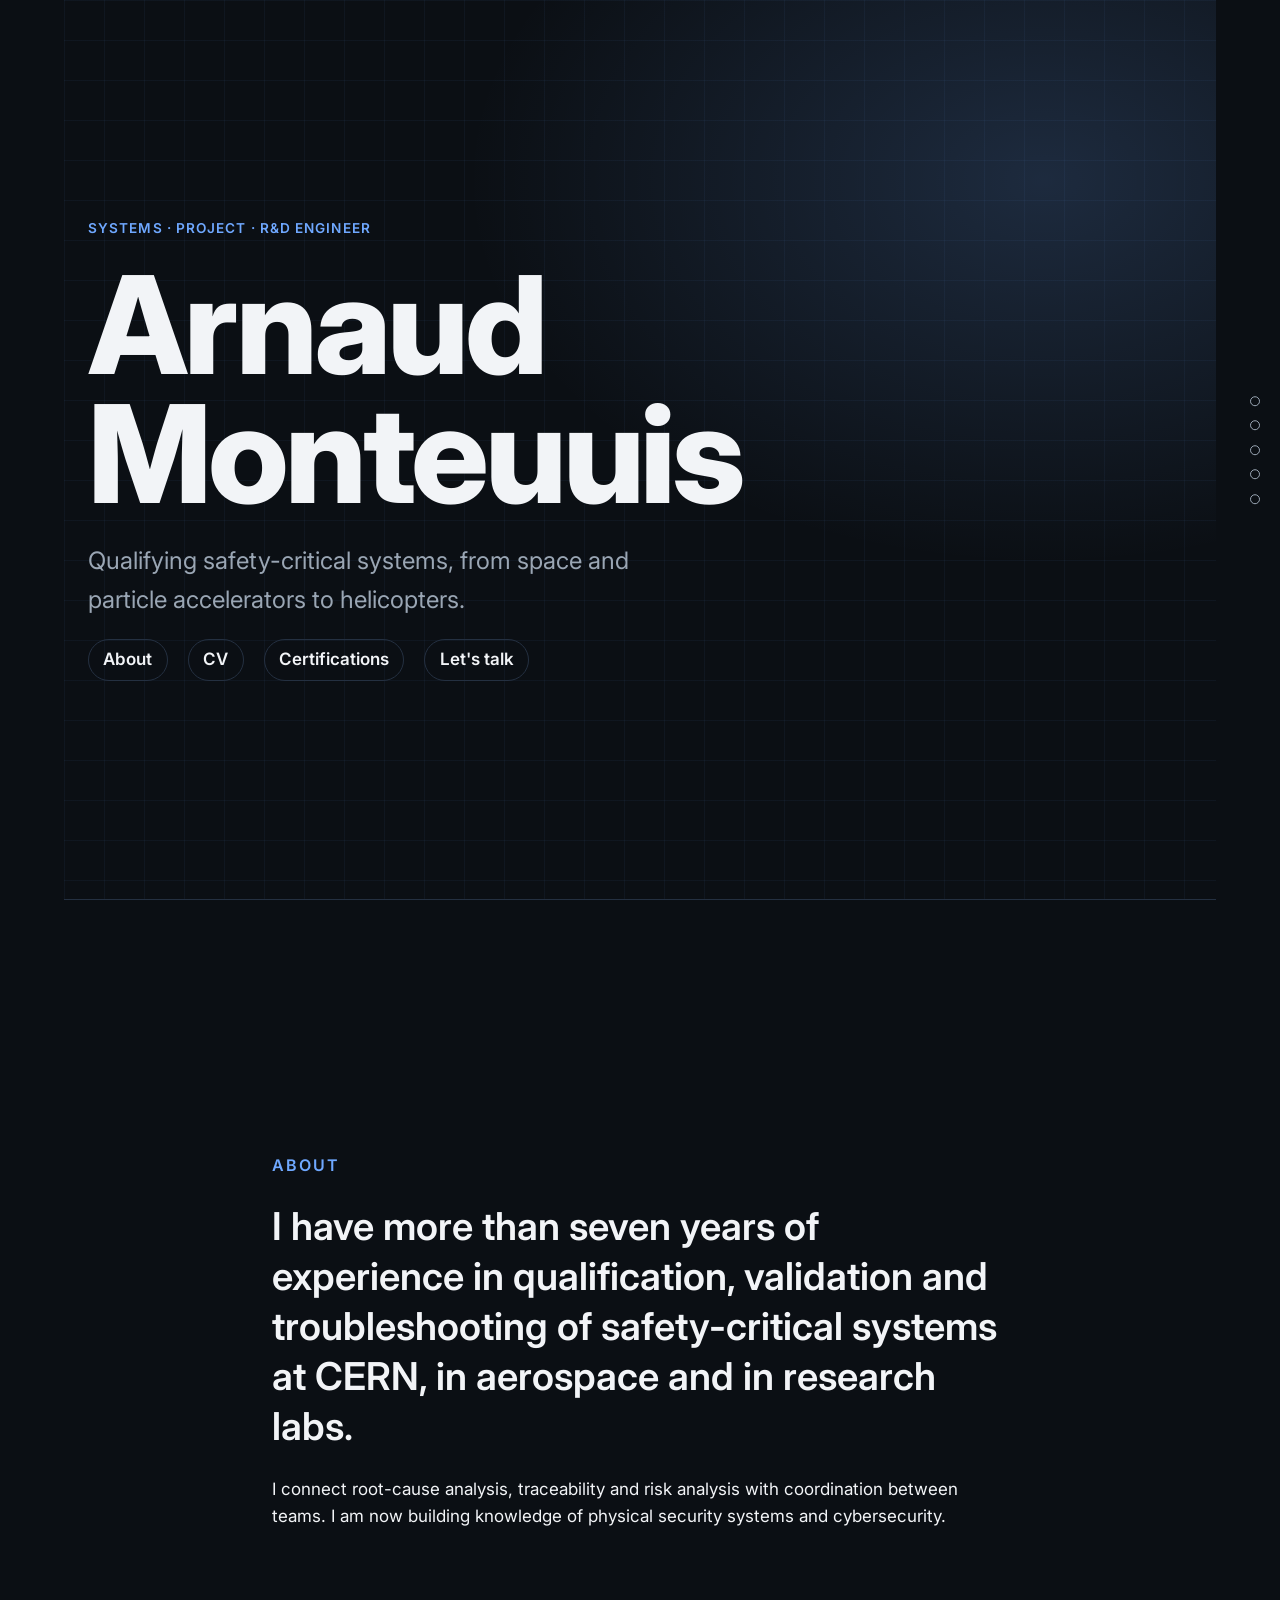
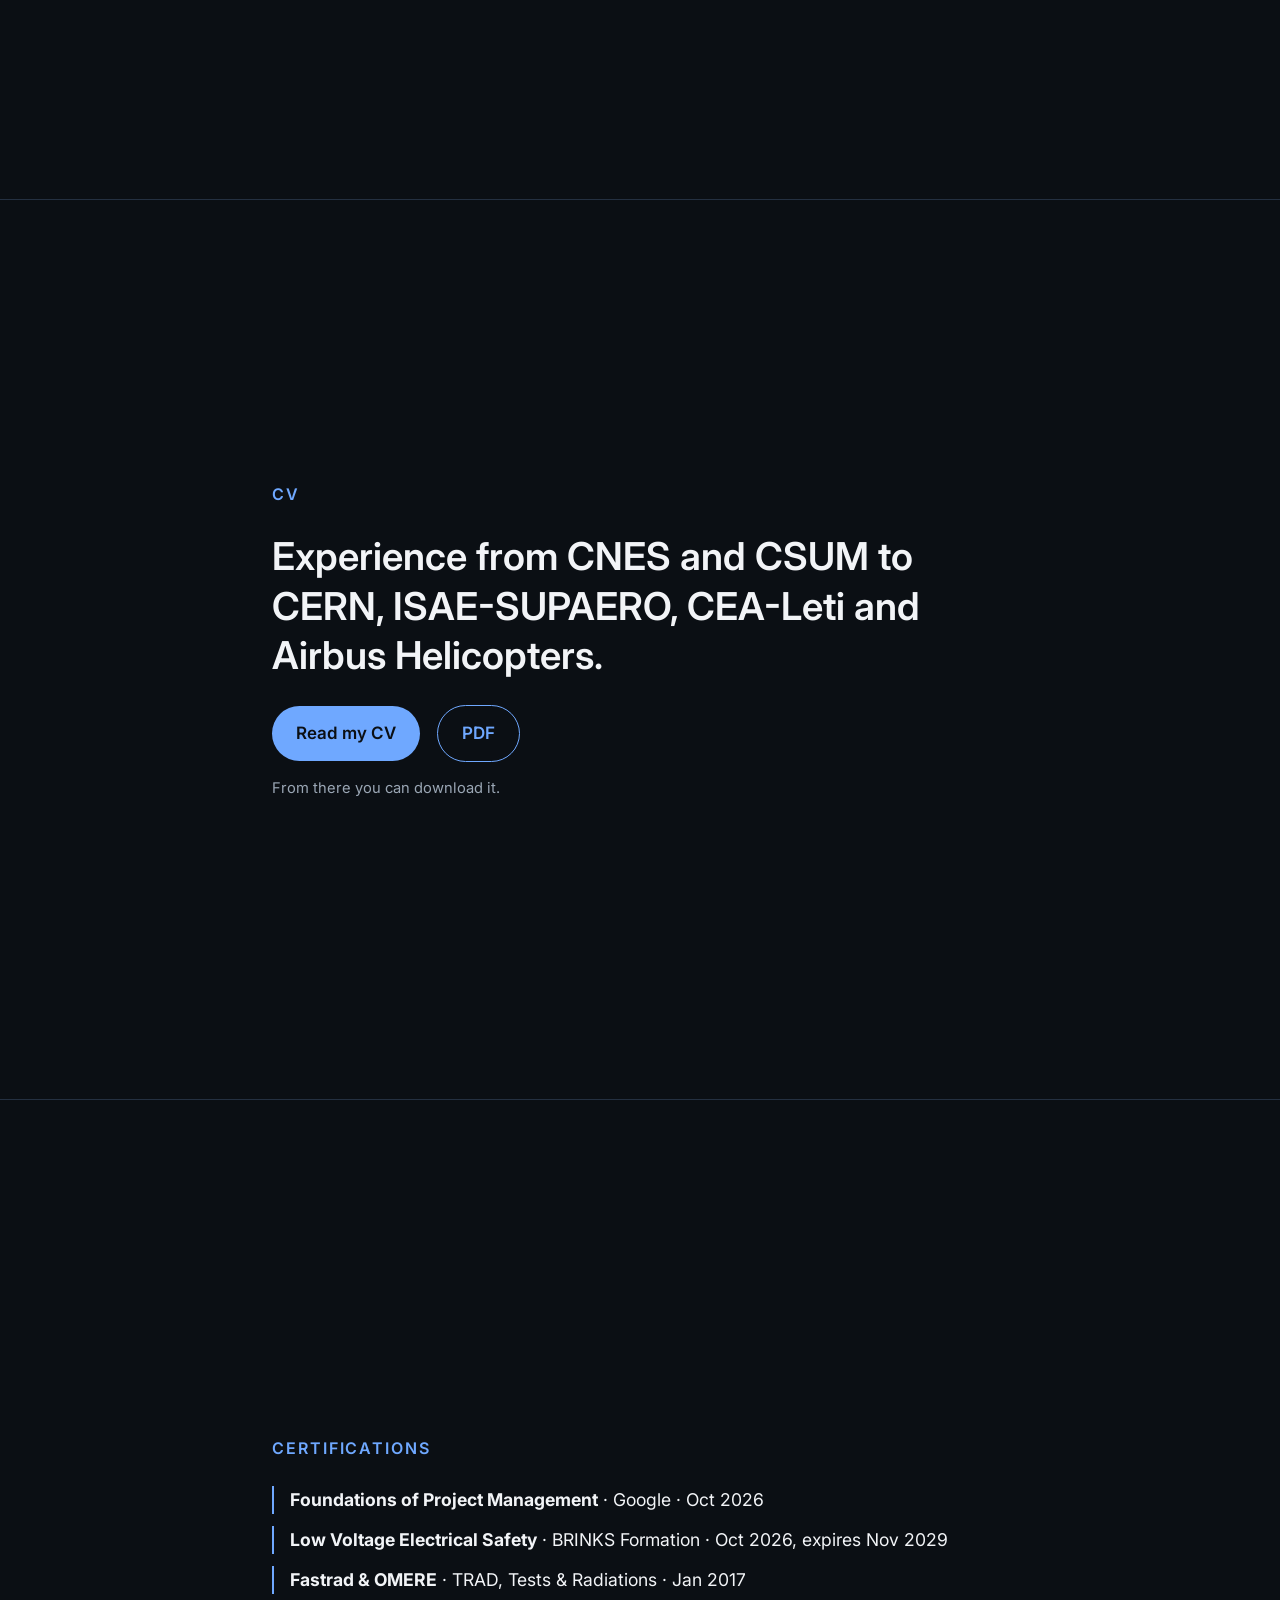
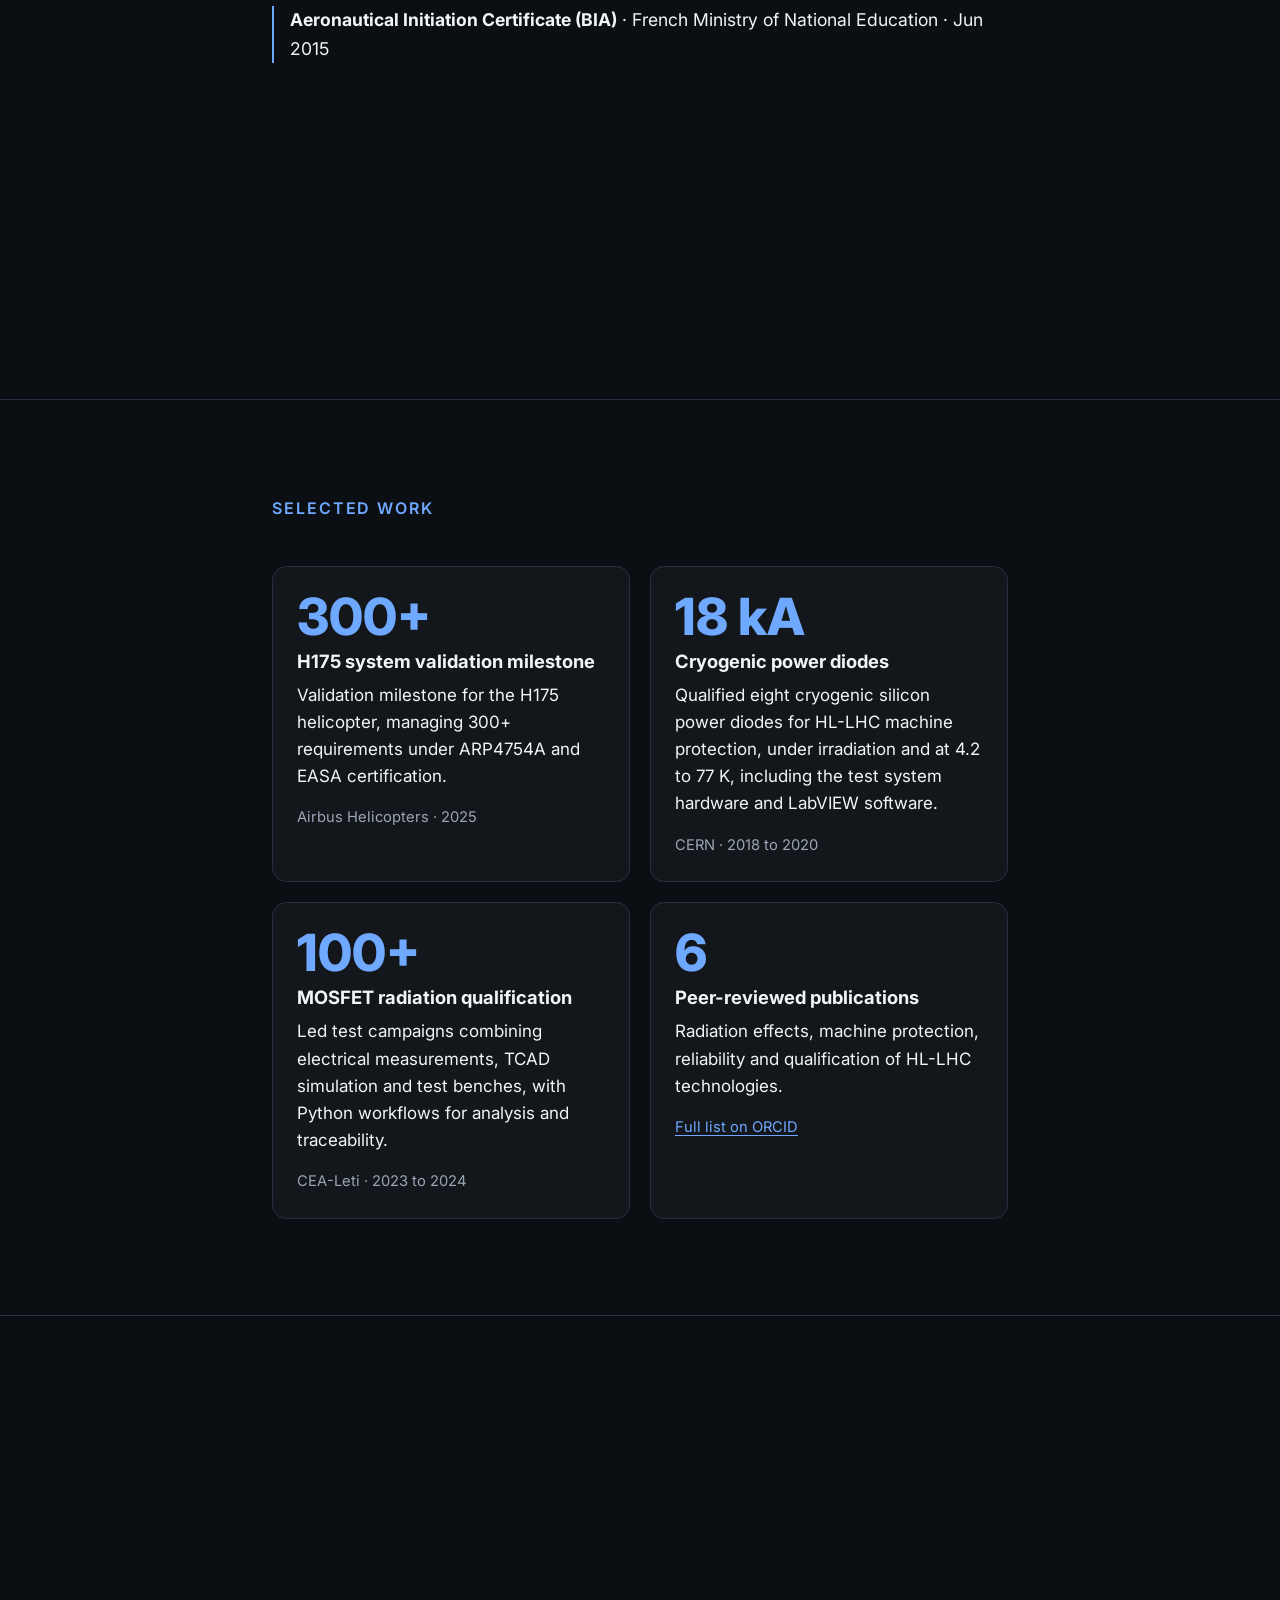
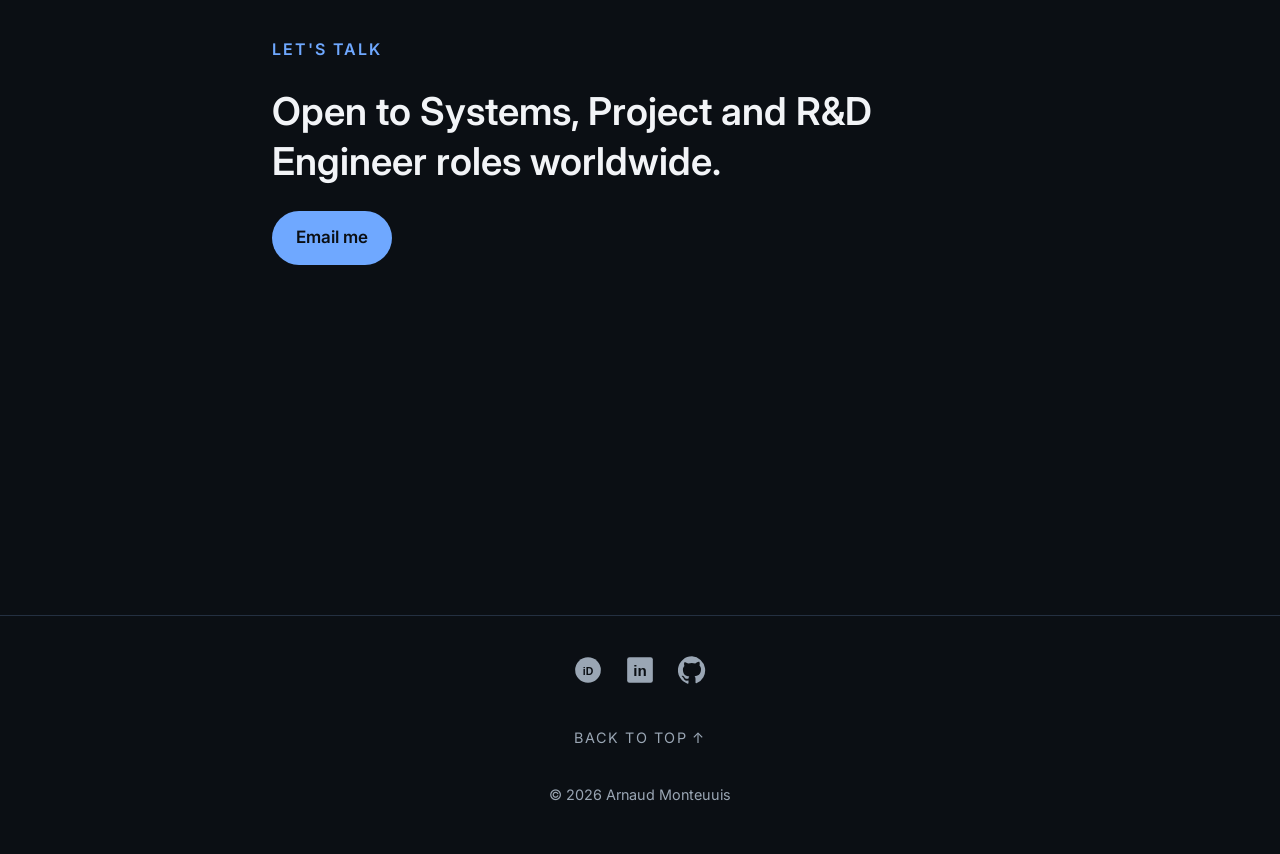
==== index.html @ ca071963 "Rename CV PDF button and open PDF in a new tab - Button label is now "PDF" instead of "Download CV (" ====
<!DOCTYPE html>
<html lang="en">
<head>
  <meta charset="UTF-8">
  <meta name="viewport" content="width=device-width, initial-scale=1">
  <title>Arnaud Monteuuis - Systems Engineer</title>
  <meta name="description" content="Arnaud Monteuuis, systems and electronics engineer: qualification, validation and radiation effects for safety-critical systems. CERN, Airbus Helicopters, CEA-Leti.">
  <link rel="preconnect" href="https://fonts.googleapis.com">
  <link rel="preconnect" href="https://fonts.gstatic.com" crossorigin>
  <link href="https://fonts.googleapis.com/css2?family=Inter:wght@400;600;800&display=swap" rel="stylesheet">
  <link rel="stylesheet" href="style.css">
</head>
<body>
  <a class="skip" href="#about">Skip to content</a>

  <nav class="dots" aria-label="Sections">
    <a href="#top" aria-label="Top"></a>
    <a href="#about" aria-label="About"></a>
    <a href="#cv" aria-label="CV"></a>
    <a href="#work" aria-label="Selected work"></a>
    <a href="#contact" aria-label="Contact"></a>
  </nav>

  <header id="top" class="screen hero">
    <p class="kicker reveal">Systems &middot; Project &middot; R&amp;D Engineer</p>
    <h1 class="reveal">Arnaud<br>Monteuuis</h1>
    <p class="lede reveal">Qualifying safety-critical systems, from space and particle accelerators to helicopters.</p>
    <nav class="section-nav reveal" aria-label="Page sections">
      <a href="#about">About</a>
      <a href="cv.html" data-cv-open>CV</a>
      <a href="#certifications">Certifications</a>
      <a href="#contact">Let's talk</a>
    </nav>
  </header>

  <main>
    <section id="about" class="screen">
      <div class="inner">
        <h2 class="reveal">About</h2>
        <p class="big reveal">I have more than seven years of experience in qualification, validation and troubleshooting of safety-critical systems at CERN, in aerospace and in research labs.</p>
        <p class="reveal">I connect root-cause analysis, traceability and risk analysis with coordination between teams. I am now building knowledge of physical security systems and cybersecurity.</p>
      </div>
    </section>

    <section id="cv" class="screen">
      <div class="inner">
        <h2 class="reveal">CV</h2>
        <p class="big reveal">Experience from CNES and CSUM to CERN, ISAE-SUPAERO, CEA-Leti and Airbus Helicopters.</p>
        <p class="reveal"><a class="cta" href="cv.html" data-cv-open>Read my CV</a> <a class="cta ghost" href="assets/pdf/arnaud_monteuuis_cv.pdf" target="_blank" rel="noopener">PDF</a><br><span class="meta">From there you can download it.</span></p>
      </div>
    </section>

    <section id="certifications" class="screen">
      <div class="inner">
        <h2 class="reveal">Certifications</h2>
        <ul class="certs reveal">
          <li><strong>Foundations of Project Management</strong> · Google · Oct 2026</li>
          <li><strong>Low Voltage Electrical Safety</strong> · BRINKS Formation · Oct 2026, expires Nov 2029</li>
          <li><strong>Fastrad &amp; OMERE</strong> · TRAD, Tests &amp; Radiations · Jan 2017</li>
          <li><strong>Aeronautical Initiation Certificate (BIA)</strong> · French Ministry of National Education · Jun 2015</li>
        </ul>
      </div>
    </section>

    <section id="work" class="screen">
      <div class="inner">
        <h2 class="reveal">Selected work</h2>
        <article class="card reveal">
          <p class="stat">300+</p>
          <h3>H175 system validation milestone</h3>
          <p>Validation milestone for the H175 helicopter, managing 300+ requirements under ARP4754A and EASA certification.</p>
          <p class="meta">Airbus Helicopters &middot; 2025</p>
        </article>
        <article class="card reveal">
          <p class="stat">18 kA</p>
          <h3>Cryogenic power diodes</h3>
          <p>Qualified eight cryogenic silicon power diodes for HL-LHC machine protection, under irradiation and at 4.2 to 77 K, including the test system hardware and LabVIEW software.</p>
          <p class="meta">CERN &middot; 2018 to 2020</p>
        </article>
        <article class="card reveal">
          <p class="stat">100+</p>
          <h3>MOSFET radiation qualification</h3>
          <p>Led test campaigns combining electrical measurements, TCAD simulation and test benches, with Python workflows for analysis and traceability.</p>
          <p class="meta">CEA-Leti &middot; 2023 to 2024</p>
        </article>
        <article class="card reveal">
          <p class="stat">6</p>
          <h3>Peer-reviewed publications</h3>
          <p>Radiation effects, machine protection, reliability and qualification of HL-LHC technologies.</p>
          <p class="meta"><a href="https://orcid.org/0000-0001-5220-6180">Full list on ORCID</a></p>
        </article>
      </div>
    </section>

    <section id="contact" class="screen">
      <div class="inner">
        <h2 class="reveal">Let's talk</h2>
        <p class="big reveal">Open to Systems, Project and R&amp;D Engineer roles worldwide.</p>
        <p class="reveal actions">
          <a class="cta" href="mailto:your.professional@email.com">Email me</a>
        </p>
      </div>
    </section>
  </main>

  <nav class="social" aria-label="Profiles">
    <a href="https://orcid.org/0000-0001-5220-6180" aria-label="ORCID profile" title="ORCID">
      <svg viewBox="0 0 24 24" role="img" aria-hidden="true"><circle cx="12" cy="12" r="11" fill="currentColor"/><text x="12" y="16" text-anchor="middle" font-size="9" font-weight="700" font-family="Arial, sans-serif" fill="#0b0f14">iD</text></svg>
    </a>
    <a href="https://www.linkedin.com/in/arnaudmonteuuis/" aria-label="LinkedIn profile" title="LinkedIn">
      <svg viewBox="0 0 24 24" role="img" aria-hidden="true"><rect x="1" y="1" width="22" height="22" rx="2" fill="currentColor"/><text x="12" y="17" text-anchor="middle" font-size="13" font-weight="700" font-family="Arial, sans-serif" fill="#0b0f14">in</text></svg>
    </a>
    <a href="https://github.com/arnaudmonteuuis" aria-label="GitHub profile" title="GitHub">
      <svg viewBox="0 0 24 24" role="img" aria-hidden="true"><path fill="currentColor" d="M12 .3a12 12 0 0 0-3.8 23.4c.6.1.8-.3.8-.6v-2c-3.3.7-4-1.6-4-1.6-.6-1.4-1.4-1.8-1.4-1.8-1-.7.1-.7.1-.7 1.2.1 1.8 1.2 1.8 1.2 1 1.8 2.8 1.3 3.5 1 .1-.8.4-1.3.7-1.6-2.7-.3-5.5-1.3-5.5-6 0-1.2.5-2.3 1.3-3.1-.2-.4-.6-1.6 0-3.2 0 0 1-.3 3.3 1.2a11.5 11.5 0 0 1 6 0C17.3 4.7 18.3 5 18.3 5c.6 1.6.2 2.8.1 3.2.8.8 1.3 1.9 1.3 3.1 0 4.7-2.8 5.7-5.5 6 .4.4.8 1.1.8 2.2v3.3c0 .3.2.7.8.6A12 12 0 0 0 12 .3"/></svg>
    </a>
  </nav>
  <p class="back-top"><a href="#top">Back to top</a></p>

  <footer>
    <p>&copy; 2026 Arnaud Monteuuis</p>
  </footer>

  <script>
    // Reveal elements as they scroll into view. Without JS or with reduced motion, everything stays visible.
    (function () {
      var items = document.querySelectorAll('.reveal');
      if (!('IntersectionObserver' in window) || window.matchMedia('(prefers-reduced-motion: reduce)').matches) {
        items.forEach(function (el) { el.classList.add('in'); });
        return;
      }
      document.documentElement.classList.add('js');
      var io = new IntersectionObserver(function (entries) {
        entries.forEach(function (e) {
          if (e.isIntersecting) { e.target.classList.add('in'); io.unobserve(e.target); }
        });
      }, { threshold: 0.2 });
      items.forEach(function (el) { io.observe(el); });
    })();
  </script>
  <div class="cv-modal" id="cv-modal" role="dialog" aria-modal="true" aria-labelledby="cv-modal-title" hidden>
    <div class="cv-modal-bar">
      <h2 id="cv-modal-title">Curriculum vitae</h2>
      <div class="cv-modal-actions">
        <a class="cta" href="assets/pdf/arnaud_monteuuis_cv.pdf" target="_blank" rel="noopener">PDF</a>
        <button type="button" class="cv-modal-close" aria-label="Close">&times;</button>
      </div>
    </div>
    <iframe class="cv-modal-frame" src="cv.html" title="Arnaud Monteuuis CV"></iframe>
  </div>

  <script>
    (function () {
      var modal = document.getElementById('cv-modal');
      var frame = modal.querySelector('iframe');
      var closeBtn = modal.querySelector('.cv-modal-close');
      var lastFocus = null;

      function open(e) {
        if (e) e.preventDefault();
        lastFocus = document.activeElement;
        modal.hidden = false;
        document.body.classList.add('cv-open');
        closeBtn.focus();
      }
      function close() {
        modal.hidden = true;
        document.body.classList.remove('cv-open');
        if (lastFocus) lastFocus.focus();
      }
      document.querySelectorAll('[data-cv-open]').forEach(function (a) { a.addEventListener('click', open); });
      closeBtn.addEventListener('click', close);
      modal.addEventListener('click', function (e) { if (e.target === modal) close(); });
      document.addEventListener('keydown', function (e) { if (e.key === 'Escape' && !modal.hidden) close(); });
    })();
  </script>
</body>
</html>
---- style.css ----
/* Immersive draft: full-screen sections, large type, dark theme */
:root {
  --bg: #0b0f14;
  --ink: #f2f4f7;
  --muted: #9aa6b4;
  --line: #243041;
  --accent: #6fa8ff;
  --accent-dark: #4a86e0;
  --font: "Inter", system-ui, -apple-system, "Segoe UI", sans-serif;
}

*, *::before, *::after { box-sizing: border-box; }
html { scroll-behavior: smooth; scroll-snap-type: y proximity; }

body {
  margin: 0;
  background: var(--bg);
  color: var(--ink);
  font-family: var(--font);
  font-size: 1.0625rem;
  line-height: 1.6;
}

a { color: var(--accent); text-underline-offset: 0.2em; }
a:hover { color: #a9c9ff; }
a:focus-visible { outline: 3px solid var(--accent); outline-offset: 4px; border-radius: 2px; }

.skip { position: absolute; left: -999px; top: 0.5rem; background: var(--ink); color: var(--bg); padding: 0.5rem 1rem; z-index: 10; }
.skip:focus { left: 0.5rem; }

/* Fixed side dots for navigation */
.dots {
  position: fixed;
  right: 1.25rem;
  top: 50%;
  transform: translateY(-50%);
  display: flex;
  flex-direction: column;
  gap: 0.9rem;
  z-index: 5;
}
.dots a {
  width: 10px; height: 10px; border-radius: 50%;
  border: 1px solid var(--muted);
  display: block;
}
.dots a:hover, .dots a:focus-visible { background: var(--accent); border-color: var(--accent); }

/* Full-height sections */
.screen {
  min-height: 100vh;
  min-height: 100svh;
  display: flex;
  align-items: center;
  scroll-snap-align: start;
  padding: 6rem 1.5rem;
  border-bottom: 1px solid var(--line);
}
.inner { width: 100%; max-width: 46rem; margin: 0 auto; }

/* Hero */
.hero {
  flex-direction: column;
  justify-content: center;
  align-items: flex-start;
  background:
    radial-gradient(60rem 40rem at 85% 20%, rgba(111, 168, 255, 0.18), transparent 60%),
    linear-gradient(rgba(111, 168, 255, 0.05) 1px, transparent 1px) 0 0 / 40px 40px,
    linear-gradient(90deg, rgba(111, 168, 255, 0.05) 1px, transparent 1px) 0 0 / 40px 40px,
    var(--bg);
  max-width: 72rem;
  margin: 0 auto;
  border-bottom: 1px solid var(--line);
}
.kicker { color: var(--accent); font-weight: 600; letter-spacing: 0.08em; text-transform: uppercase; font-size: 0.85rem; margin: 0 0 1.25rem; }
h1 {
  font-size: clamp(3.2rem, 11vw, 8.5rem);
  line-height: 0.95;
  letter-spacing: -0.03em;
  font-weight: 800;
  margin: 0 0 1.5rem;
}
.lede { font-size: clamp(1.15rem, 2.2vw, 1.5rem); color: var(--muted); max-width: 34rem; margin: 0; }
.scroll-cue {
  margin-top: 3.5rem;
  color: var(--muted);
  text-decoration: none;
  font-size: 0.9rem;
  letter-spacing: 0.1em;
  text-transform: uppercase;
}
.scroll-cue::after { content: " \2193"; }

h2 {
  font-size: clamp(0.9rem, 1.5vw, 1rem);
  font-weight: 600;
  text-transform: uppercase;
  letter-spacing: 0.12em;
  color: var(--accent);
  margin: 0 0 1.5rem;
}

.big { font-size: clamp(1.5rem, 3.4vw, 2.4rem); line-height: 1.3; font-weight: 600; margin: 0 0 1.5rem; }
p { margin: 0 0 1rem; }

/* Cards for selected work */
#work .inner { display: grid; gap: 1.25rem; grid-template-columns: 1fr; }
@media (min-width: 48rem) {
  #work .inner { grid-template-columns: 1fr 1fr; }
  #work h2 { grid-column: 1 / -1; }
}
.card {
  background: rgba(255, 255, 255, 0.03);
  border: 1px solid var(--line);
  border-radius: 14px;
  padding: 1.5rem;
}
.stat { font-size: clamp(2.2rem, 5vw, 3.2rem); font-weight: 800; color: var(--accent); margin: 0 0 0.5rem; line-height: 1; }
.card h3 { font-size: 1.15rem; margin: 0 0 0.5rem; line-height: 1.3; }
.card p:last-child { margin-bottom: 0; }
.meta { color: var(--muted); font-size: 0.92rem; }

/* Timeline */
.timeline { list-style: none; margin: 0 0 2rem; padding: 0; border-left: 2px solid var(--line); }
.timeline li { padding: 0 0 2rem 1.5rem; position: relative; }
.timeline li::before {
  content: ""; position: absolute; left: -6px; top: 0.45rem;
  width: 10px; height: 10px; border-radius: 50%; background: var(--accent);
}
.timeline h3 { font-size: 1.1rem; margin: 0 0 0.2rem; }
.timeline h3 span { display: block; font-weight: 400; color: var(--muted); font-size: 0.98rem; }
.timeline p { margin: 0.3rem 0 0; }

/* Buttons */
.cta {
  display: inline-block;
  margin: 0 0.75rem 0.75rem 0;
  padding: 0.85rem 1.5rem;
  background: var(--accent);
  color: #0b0f14;
  font-weight: 600;
  text-decoration: none;
  border-radius: 999px;
}
.cta:hover { background: #a9c9ff; color: #0b0f14; }
.cta.ghost { background: transparent; color: var(--accent); border: 1px solid var(--accent); }
.cta.ghost:hover { background: rgba(111, 168, 255, 0.12); color: #a9c9ff; }

footer { padding: 2rem 1.5rem 3rem; color: var(--muted); font-size: 0.9rem; max-width: 72rem; margin: 0 auto; }
footer p { margin: 0; }

/* Scroll reveal (only when JavaScript runs; content stays visible otherwise) */
.js .reveal { opacity: 0; transform: translateY(24px); transition: opacity 0.8s ease, transform 0.8s ease; }
.js .reveal.in { opacity: 1; transform: none; }

@media (max-width: 40rem) {
  .dots { display: none; }
  .screen { padding: 4.5rem 1.25rem; }
}

@media (prefers-reduced-motion: reduce) {
  html { scroll-behavior: auto; }
  .js .reveal { opacity: 1; transform: none; transition: none; }
}

/* Contact links row */
.links { display: flex; flex-wrap: wrap; gap: 0.75rem 1.5rem; margin-top: 1.5rem; }
.links a { color: var(--muted); text-decoration: none; font-weight: 600; letter-spacing: 0.04em; }
.links a:hover { color: var(--accent); }

/* Back to top link (matches the Scroll cue alignment) */
.back-top { max-width: 72rem; margin: 0 auto; padding: 2.5rem 1.5rem 0; }
.back-top a { color: var(--muted); text-decoration: none; font-size: 0.9rem; letter-spacing: 0.1em; text-transform: uppercase; }
.back-top a::after { content: " \2191"; }
.back-top a:hover { color: var(--accent); }

/* Section navigation under the hero */
.section-nav { display: flex; flex-wrap: wrap; gap: 0.5rem 1.25rem; margin-top: 1.25rem; }
.section-nav a { color: var(--ink); text-decoration: none; font-weight: 600; padding: 0.4rem 0.9rem; border: 1px solid var(--line); border-radius: 999px; }
.section-nav a:hover { border-color: var(--accent); color: var(--accent); }

/* Certifications list */
.certs { list-style: none; padding: 0; margin: 0; display: grid; gap: 0.75rem; }
.certs li { border-left: 2px solid var(--accent); padding-left: 1rem; font-size: 1.1rem; }

/* Profile icons in the footer */
.social { display: flex; justify-content: center; gap: 1.5rem; padding: 2.5rem 1.5rem 0; }
.social a { color: var(--muted); width: 28px; height: 28px; display: block; }
.social a:hover { color: var(--accent); }
.social svg { width: 100%; height: 100%; display: block; }

/* Centre the back-to-top link and copyright line */
.back-top { text-align: center; }
footer { text-align: center; }

/* CV panel */
.cv-modal[hidden] { display: none; }
.cv-modal { position: fixed; inset: 0; z-index: 50; background: rgba(5, 8, 12, 0.85); display: flex; flex-direction: column; padding: 1rem; }
.cv-modal-bar { max-width: 56rem; width: 100%; margin: 0 auto 0.75rem; display: flex; justify-content: space-between; align-items: center; gap: 1rem; flex-wrap: wrap; }
.cv-modal-bar h2 { margin: 0; color: var(--ink); font-size: 0.9rem; }
.cv-modal-actions { display: flex; align-items: center; gap: 0.75rem; }
.cv-modal-actions .cta { margin: 0; padding: 0.55rem 1.1rem; }
.cv-modal-close { background: transparent; border: 1px solid var(--line); color: var(--ink); width: 2.4rem; height: 2.4rem; border-radius: 50%; font-size: 1.4rem; line-height: 1; cursor: pointer; }
.cv-modal-close:hover { border-color: var(--accent); color: var(--accent); }
.cv-modal-frame { width: 100%; max-width: 56rem; flex: 1; margin: 0 auto; border: 0; border-radius: 6px; background: #ffffff; }
body.cv-open { overflow: hidden; }
@media (max-width: 40rem) { .cv-modal { padding: 0.5rem; } }
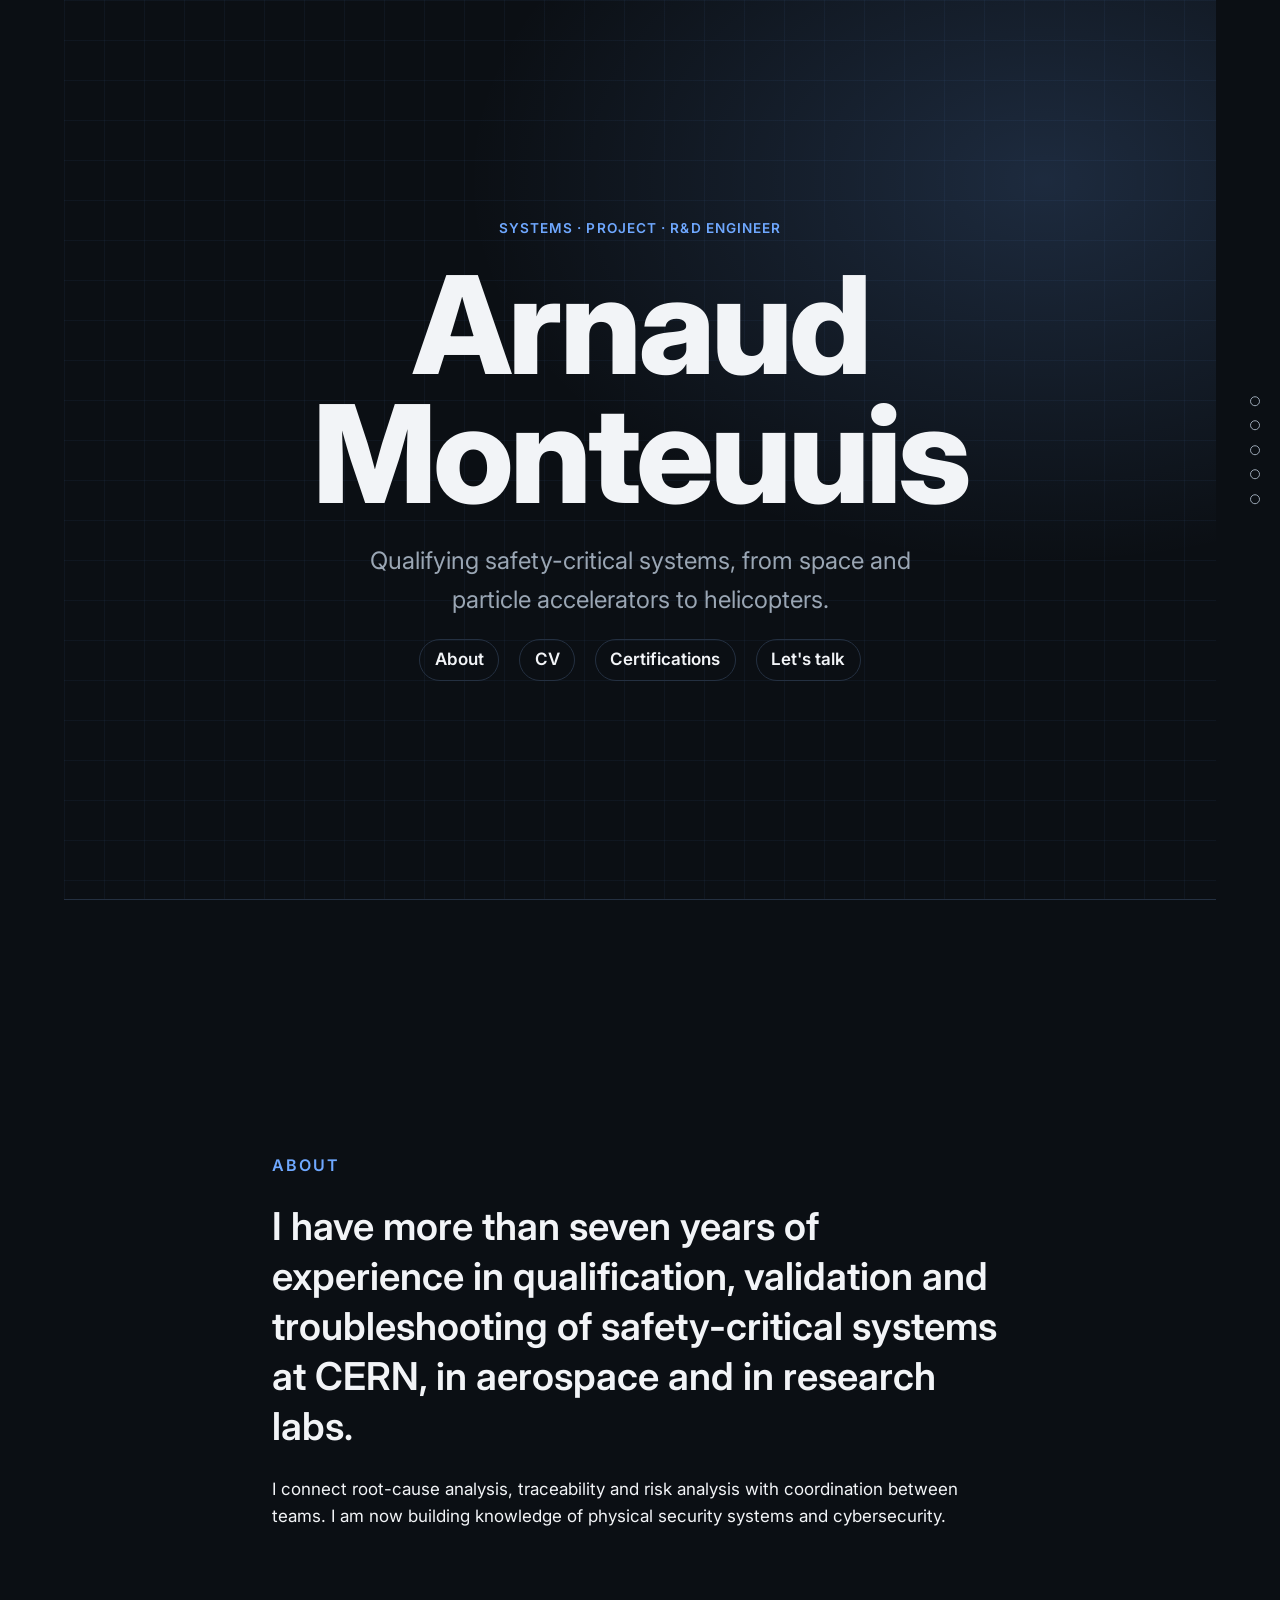
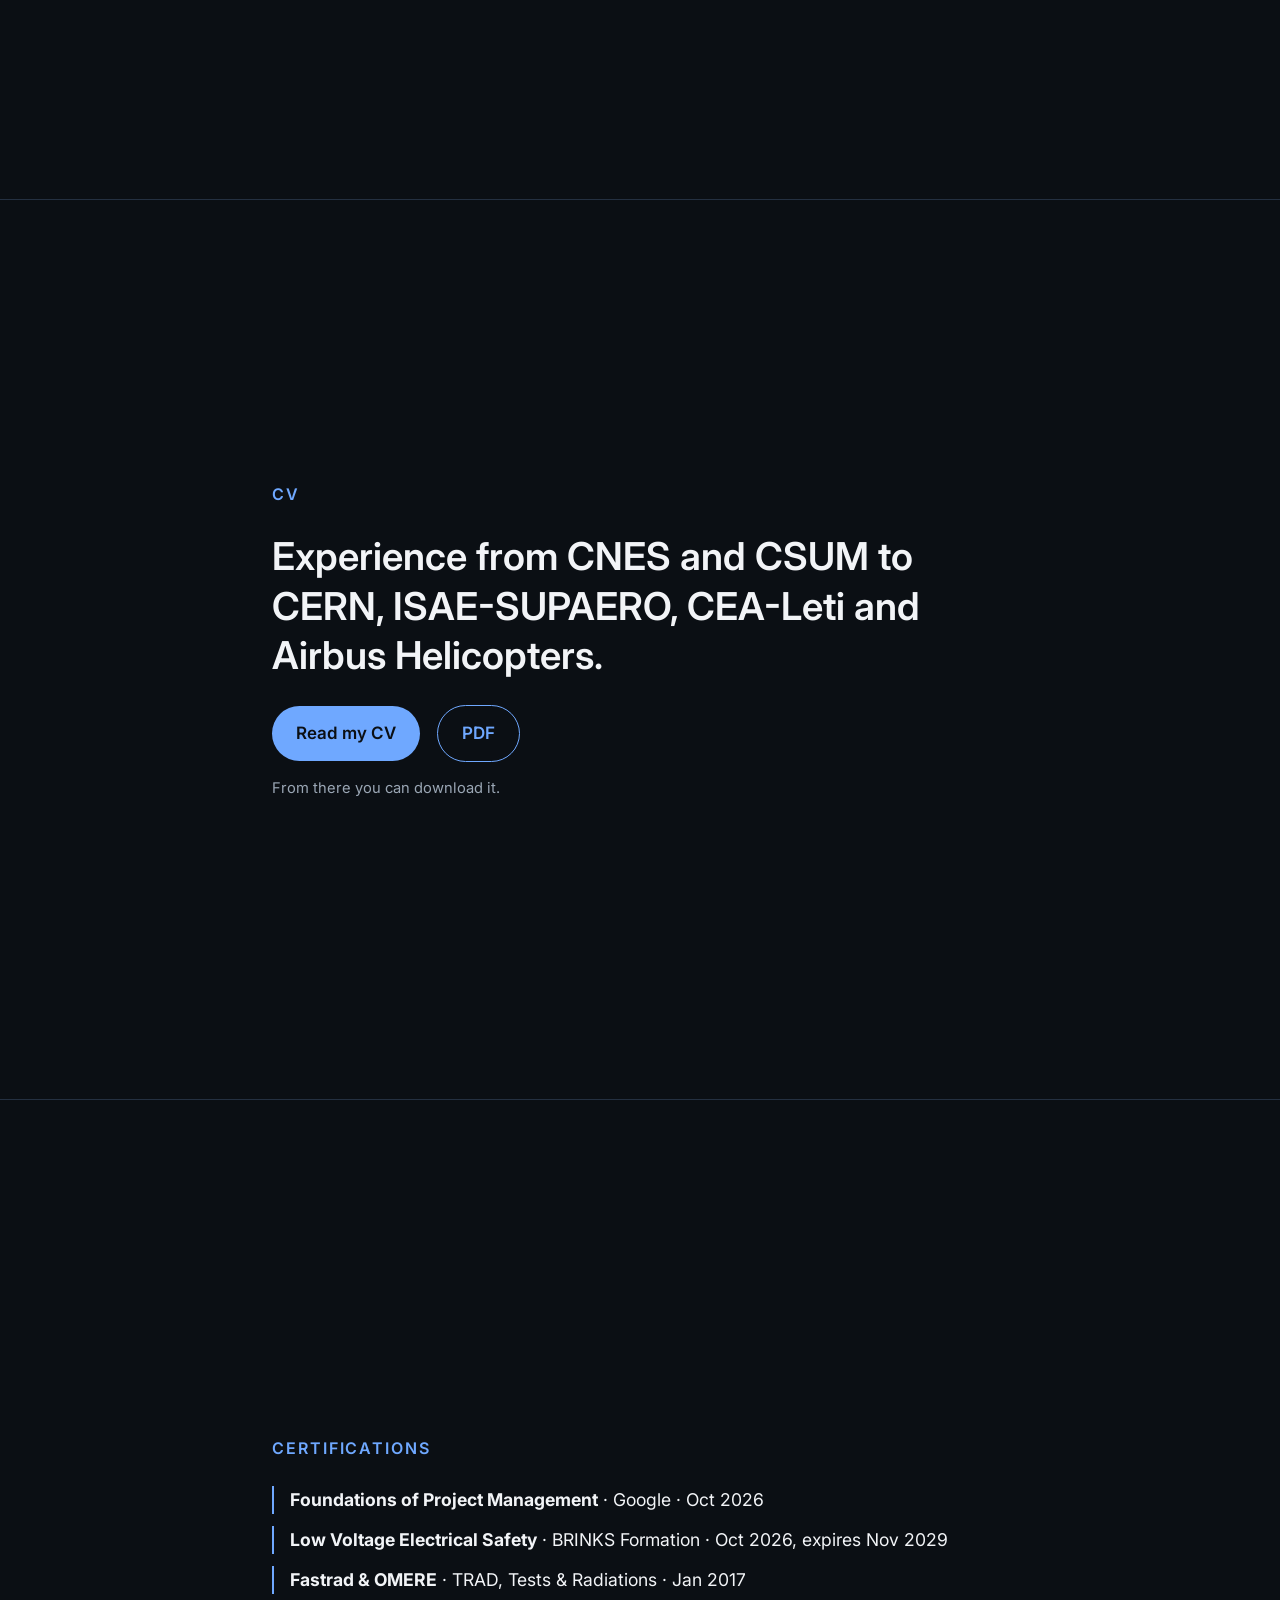
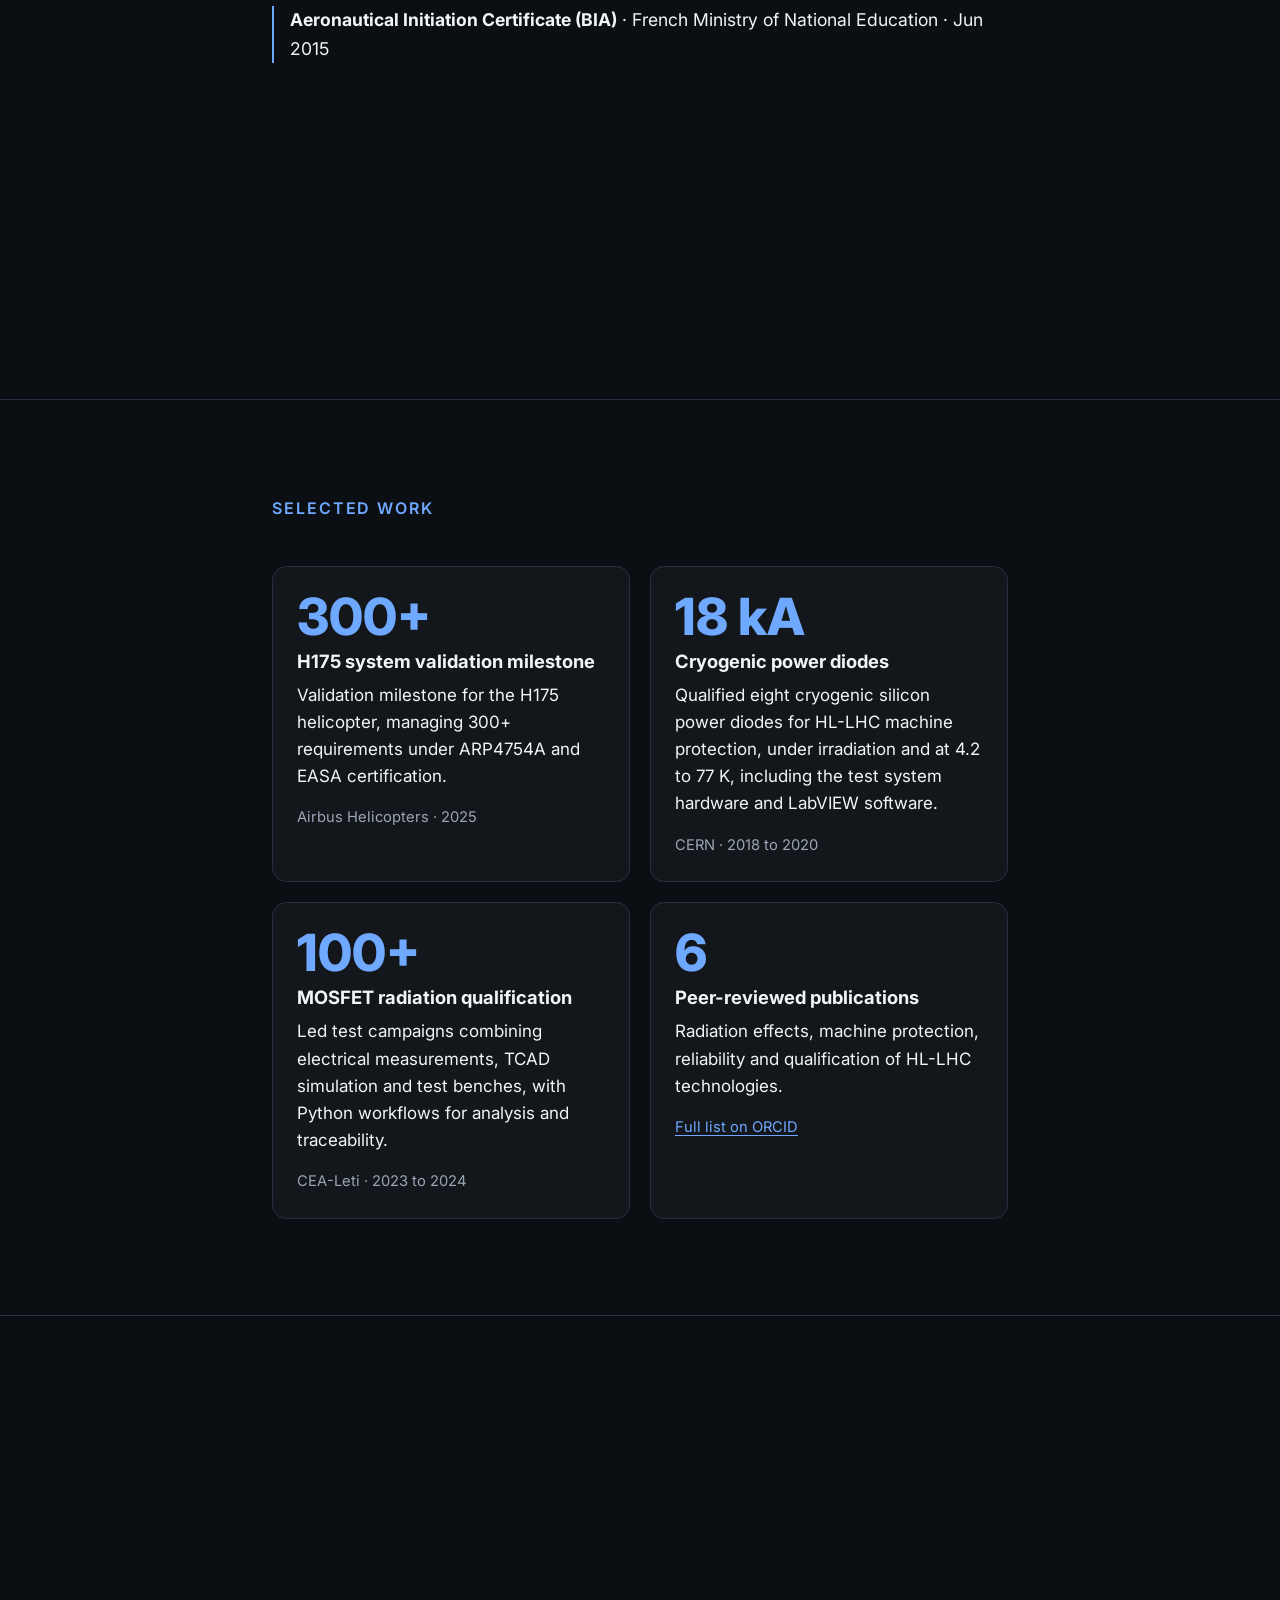
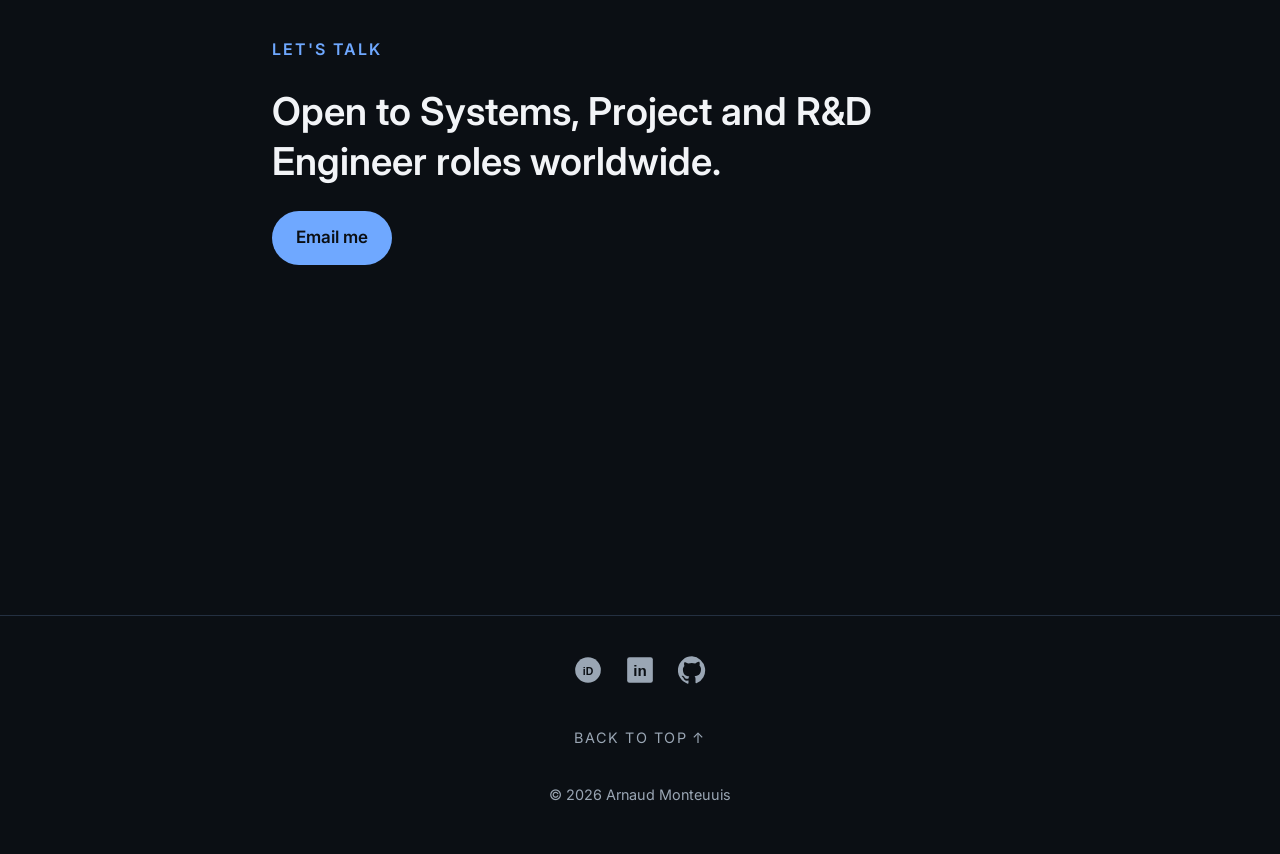
==== commit 8078b12b: "Centre hero content and add PDF viewer page - Hero text, buttons and navigation are horizontally cen" ====
--- a/index.html
+++ b/index.html
@@ -46,7 +46,7 @@
       <div class="inner">
         <h2 class="reveal">CV</h2>
         <p class="big reveal">Experience from CNES and CSUM to CERN, ISAE-SUPAERO, CEA-Leti and Airbus Helicopters.</p>
-        <p class="reveal"><a class="cta" href="cv.html" data-cv-open>Read my CV</a> <a class="cta ghost" href="assets/pdf/arnaud_monteuuis_cv.pdf" target="_blank" rel="noopener">PDF</a><br><span class="meta">From there you can download it.</span></p>
+        <p class="reveal"><a class="cta" href="cv.html" data-cv-open>Read my CV</a> <a class="cta ghost" href="cv-pdf.html" target="_blank" rel="noopener">PDF</a><br><span class="meta">From there you can download it.</span></p>
       </div>
     </section>
 
@@ -97,7 +97,7 @@
         <h2 class="reveal">Let's talk</h2>
         <p class="big reveal">Open to Systems, Project and R&amp;D Engineer roles worldwide.</p>
         <p class="reveal actions">
-          <a class="cta" href="mailto:your.professional@email.com">Email me</a>
+          <a class="cta" href="mailto:arnaud.monteuuis@pm.me">Email me</a>
         </p>
       </div>
     </section>
@@ -141,7 +141,7 @@
     <div class="cv-modal-bar">
       <h2 id="cv-modal-title">Curriculum vitae</h2>
       <div class="cv-modal-actions">
-        <a class="cta" href="assets/pdf/arnaud_monteuuis_cv.pdf" target="_blank" rel="noopener">PDF</a>
+        <a class="cta" href="cv-pdf.html" target="_blank" rel="noopener">PDF</a>
         <button type="button" class="cv-modal-close" aria-label="Close">&times;</button>
       </div>
     </div>
--- a/style.css
+++ b/style.css
@@ -62,7 +62,8 @@
 .hero {
   flex-direction: column;
   justify-content: center;
-  align-items: flex-start;
+  align-items: center;
+  text-align: center;
   background:
     radial-gradient(60rem 40rem at 85% 20%, rgba(111, 168, 255, 0.18), transparent 60%),
     linear-gradient(rgba(111, 168, 255, 0.05) 1px, transparent 1px) 0 0 / 40px 40px,
@@ -205,3 +206,7 @@
 .cv-modal-frame { width: 100%; max-width: 56rem; flex: 1; margin: 0 auto; border: 0; border-radius: 6px; background: #ffffff; }
 body.cv-open { overflow: hidden; }
 @media (max-width: 40rem) { .cv-modal { padding: 0.5rem; } }
+
+/* Centre the hero content on the page */
+.hero .lede { margin: 0 auto; }
+.hero .section-nav { justify-content: center; }
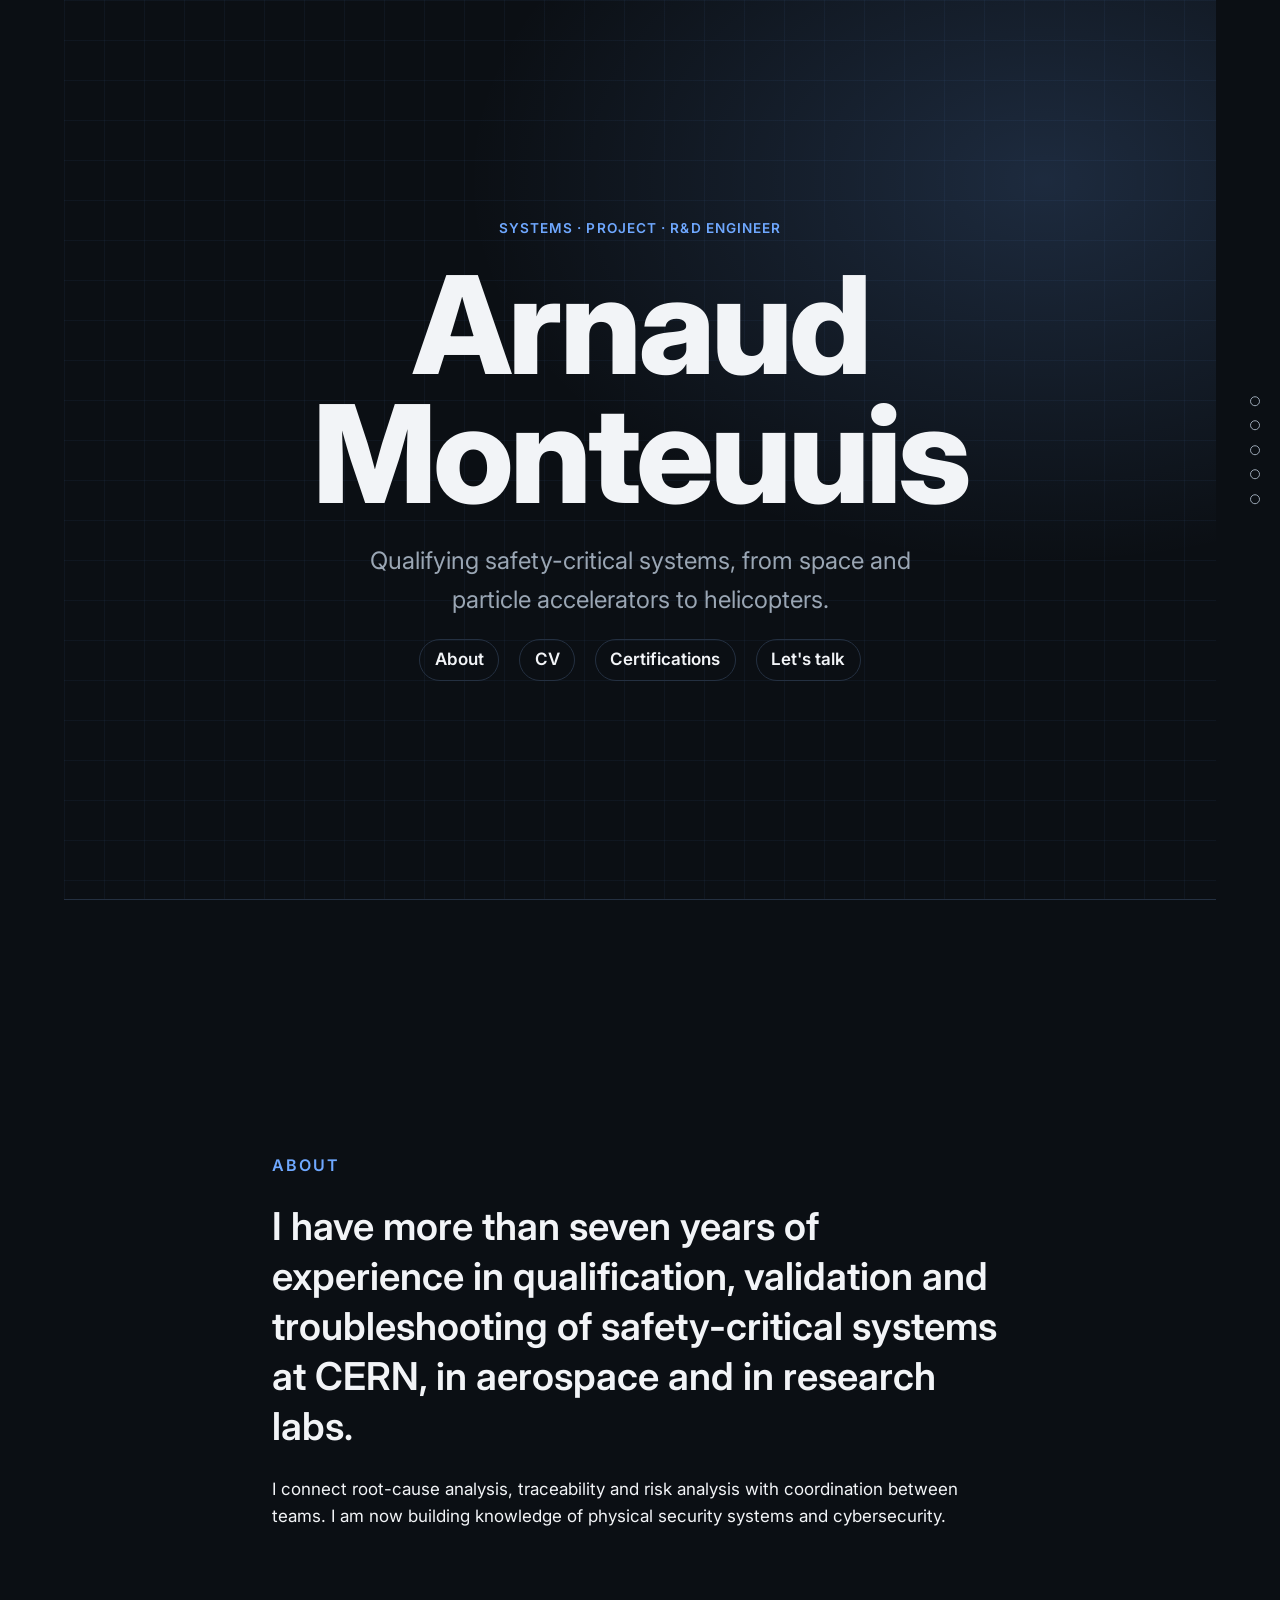
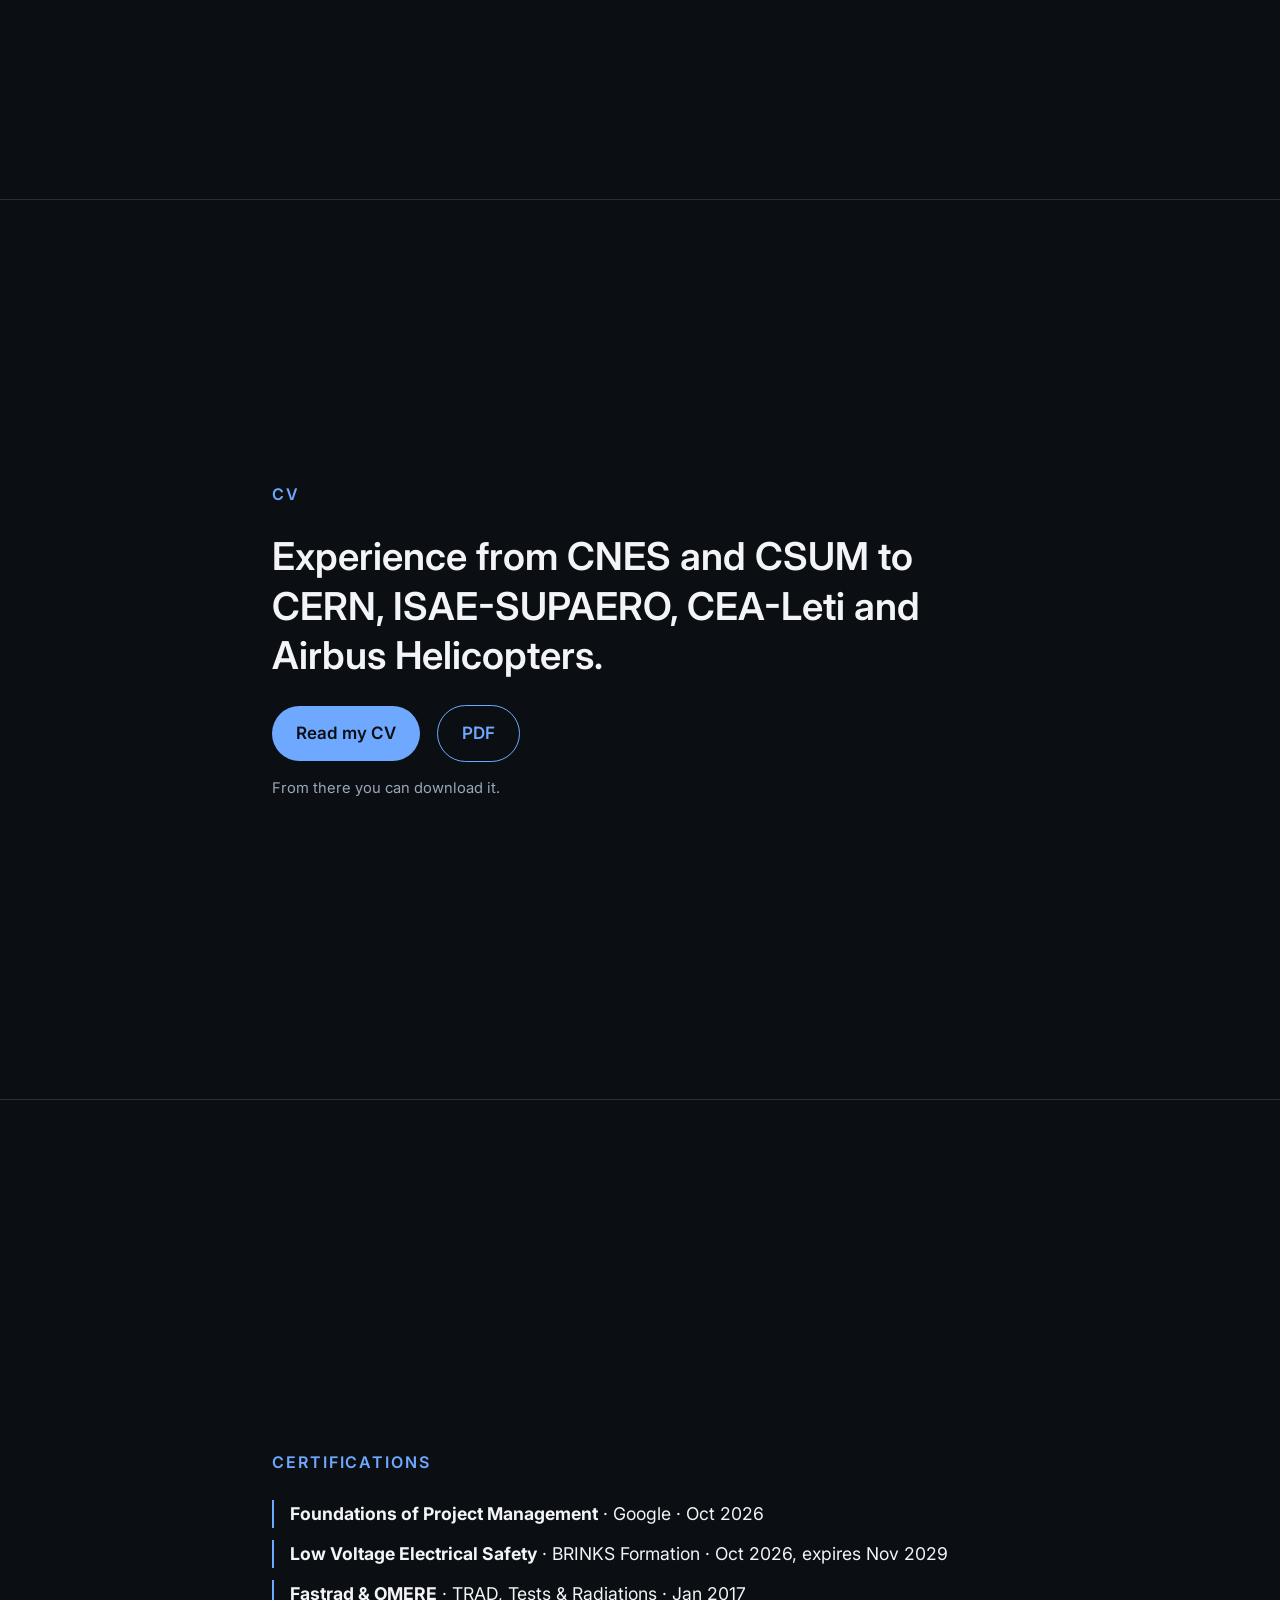
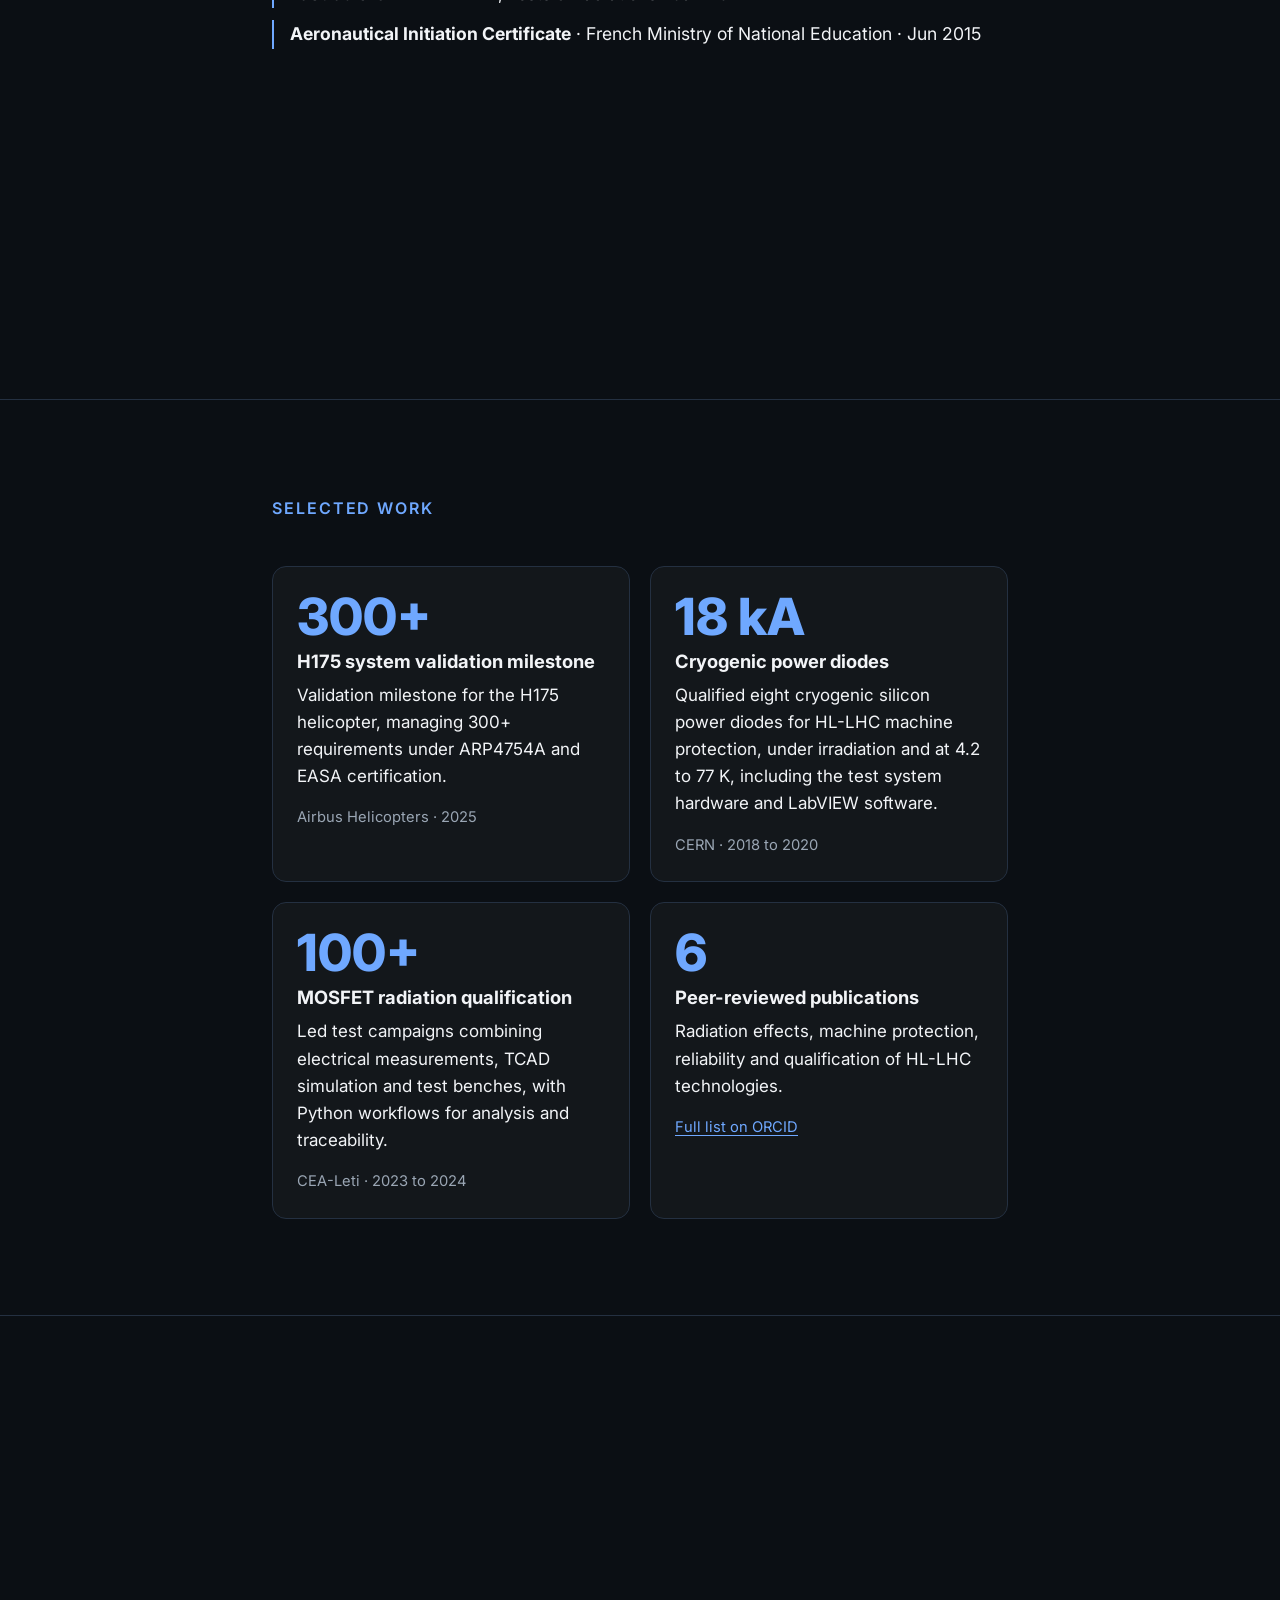
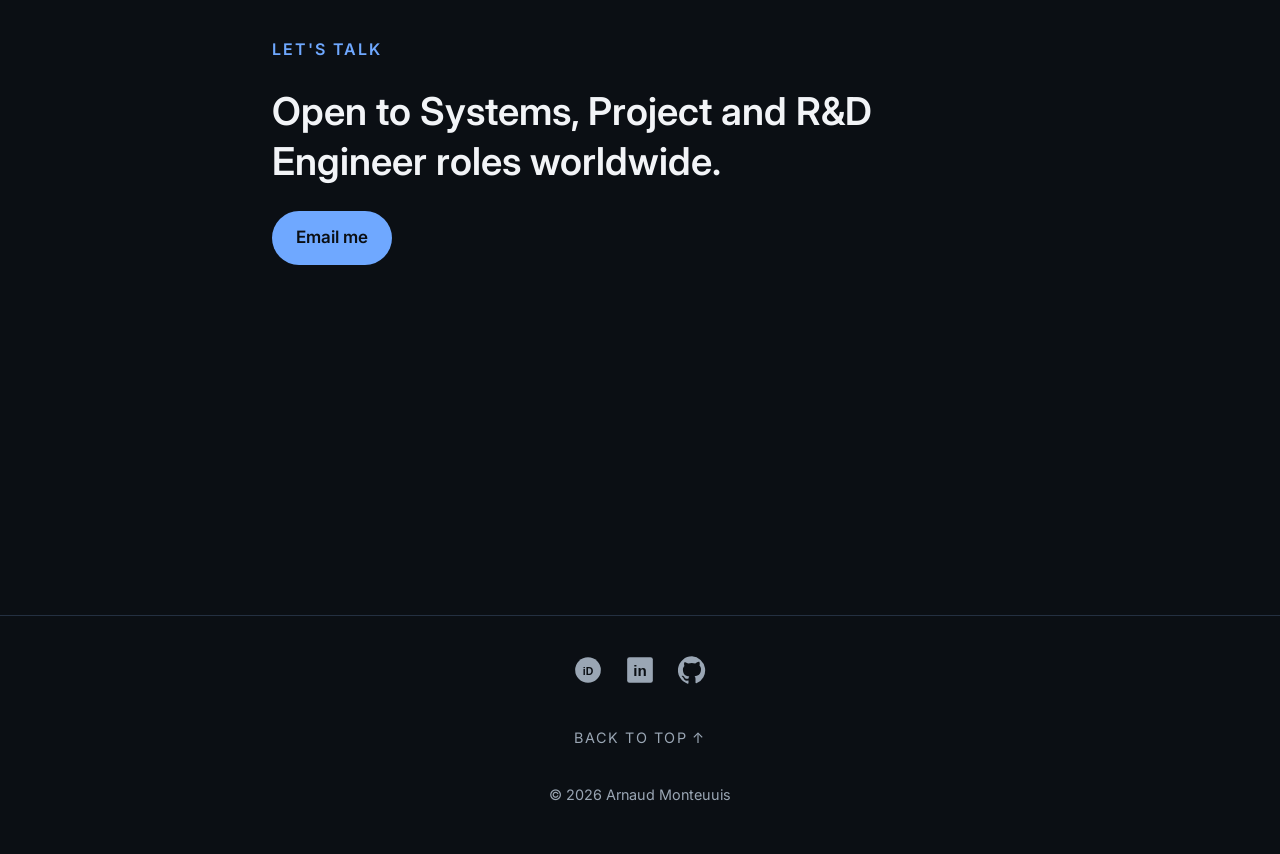
==== commit 3415796d: "Remove BIA abbreviation from certification names Co-Authored-By: Claude Haiku 5.5 <noreply@anthropic" ====
--- a/index.html
+++ b/index.html
@@ -46,7 +46,7 @@
       <div class="inner">
         <h2 class="reveal">CV</h2>
         <p class="big reveal">Experience from CNES and CSUM to CERN, ISAE-SUPAERO, CEA-Leti and Airbus Helicopters.</p>
-        <p class="reveal"><a class="cta" href="cv.html" data-cv-open>Read my CV</a> <a class="cta ghost" href="cv-pdf.html" target="_blank" rel="noopener">PDF</a><br><span class="meta">From there you can download it.</span></p>
+        <p class="reveal"><a class="cta" href="cv.html" data-cv-open>Read my CV</a> <a class="cta ghost" href="assets/pdf/arnaud_monteuuis_cv.pdf" target="_blank" rel="noopener">PDF</a><br><span class="meta">From there you can download it.</span></p>
       </div>
     </section>
 
@@ -57,7 +57,7 @@
           <li><strong>Foundations of Project Management</strong> · Google · Oct 2026</li>
           <li><strong>Low Voltage Electrical Safety</strong> · BRINKS Formation · Oct 2026, expires Nov 2029</li>
           <li><strong>Fastrad &amp; OMERE</strong> · TRAD, Tests &amp; Radiations · Jan 2017</li>
-          <li><strong>Aeronautical Initiation Certificate (BIA)</strong> · French Ministry of National Education · Jun 2015</li>
+          <li><strong>Aeronautical Initiation Certificate</strong> · French Ministry of National Education · Jun 2015</li>
         </ul>
       </div>
     </section>
@@ -141,7 +141,7 @@
     <div class="cv-modal-bar">
       <h2 id="cv-modal-title">Curriculum vitae</h2>
       <div class="cv-modal-actions">
-        <a class="cta" href="cv-pdf.html" target="_blank" rel="noopener">PDF</a>
+        <a class="cta" href="assets/pdf/arnaud_monteuuis_cv.pdf" target="_blank" rel="noopener">PDF</a>
         <button type="button" class="cv-modal-close" aria-label="Close">&times;</button>
       </div>
     </div>
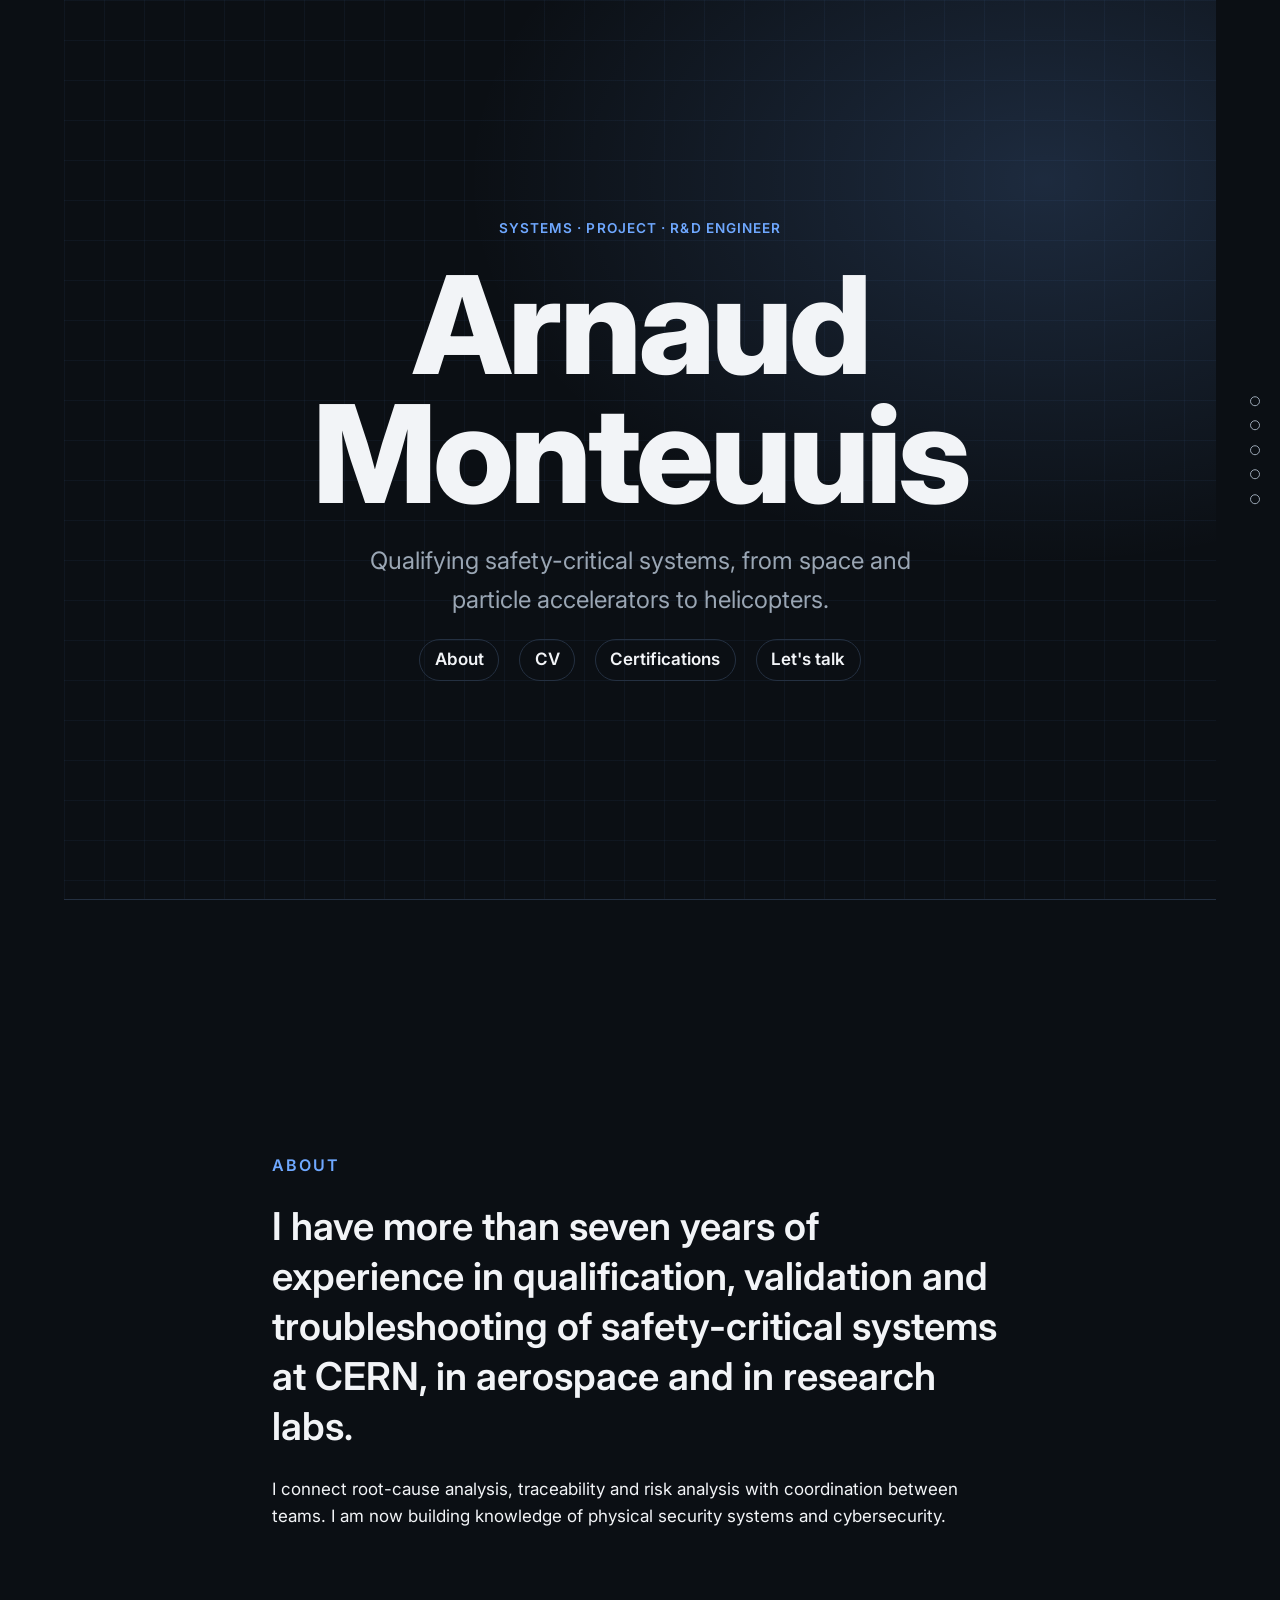
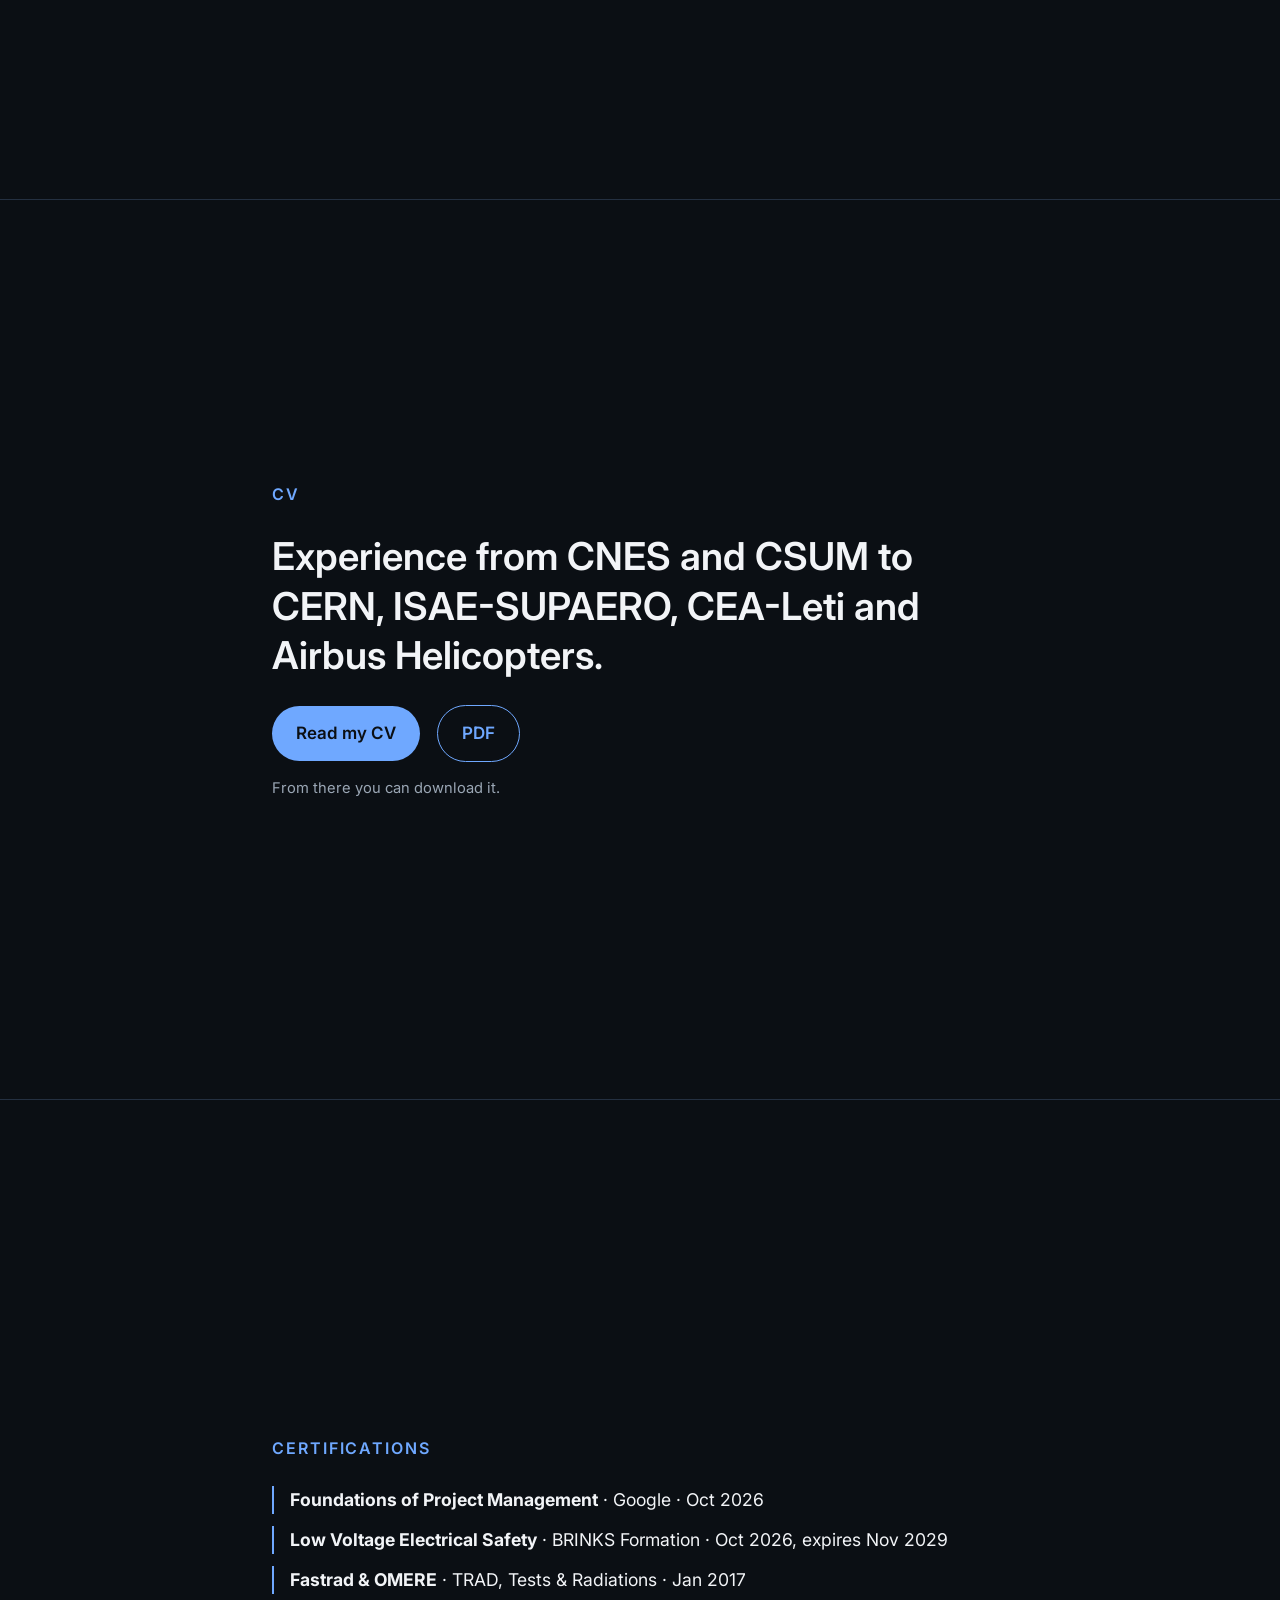
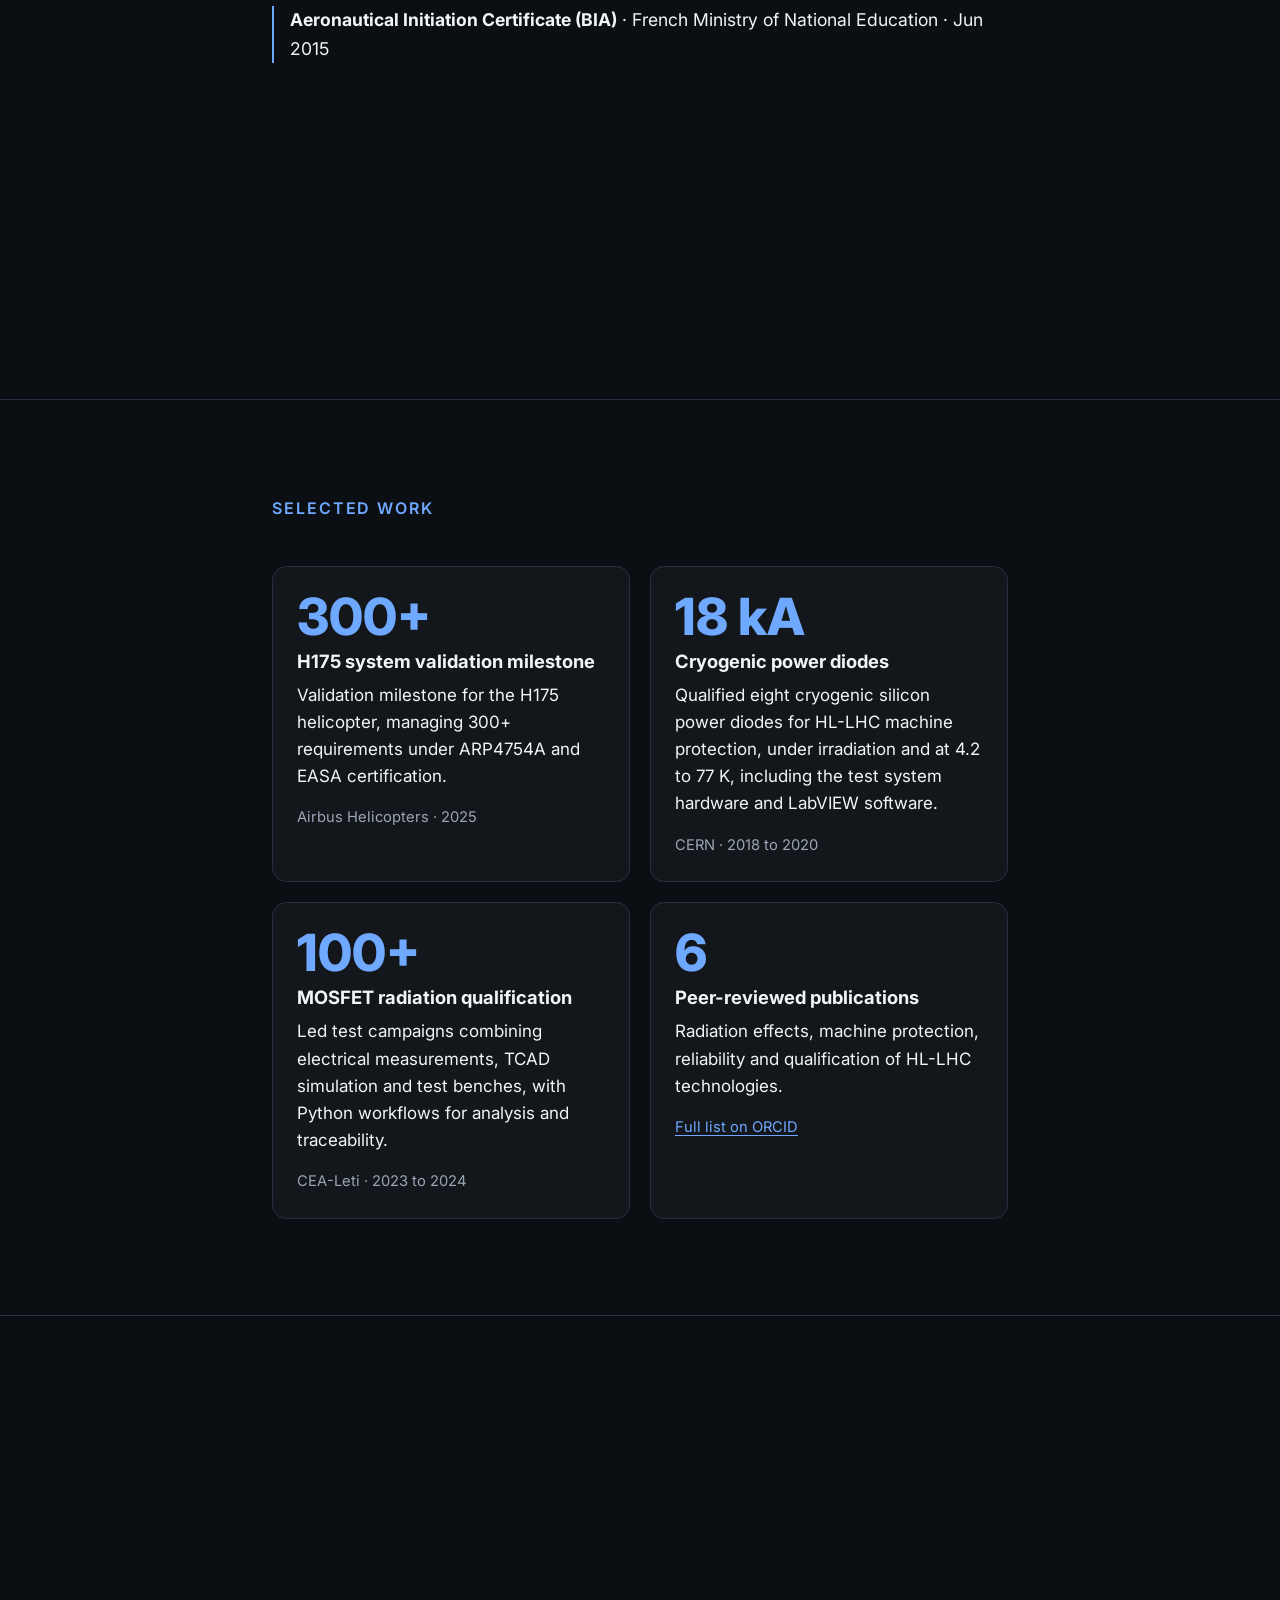
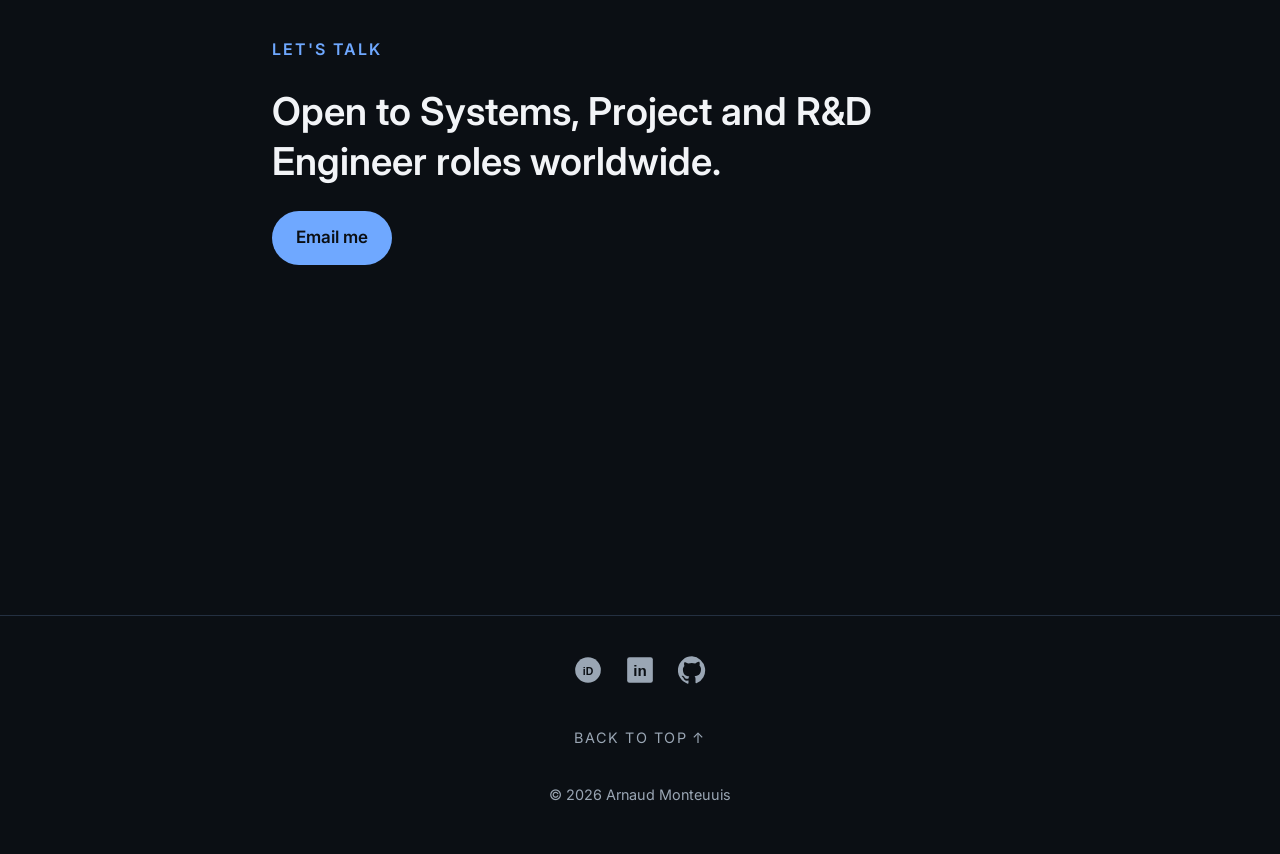
==== commit 04d9b139: "Merge pull request #21 from arnaudmonteuuis/site/center-pdf-viewer Centre hero and add PDF viewer pa" ====
--- a/index.html
+++ b/index.html
@@ -46,7 +46,7 @@
       <div class="inner">
         <h2 class="reveal">CV</h2>
         <p class="big reveal">Experience from CNES and CSUM to CERN, ISAE-SUPAERO, CEA-Leti and Airbus Helicopters.</p>
-        <p class="reveal"><a class="cta" href="cv.html" data-cv-open>Read my CV</a> <a class="cta ghost" href="assets/pdf/arnaud_monteuuis_cv.pdf" target="_blank" rel="noopener">PDF</a><br><span class="meta">From there you can download it.</span></p>
+        <p class="reveal"><a class="cta" href="cv.html" data-cv-open>Read my CV</a> <a class="cta ghost" href="cv-pdf.html" target="_blank" rel="noopener">PDF</a><br><span class="meta">From there you can download it.</span></p>
       </div>
     </section>
 
@@ -57,7 +57,7 @@
           <li><strong>Foundations of Project Management</strong> · Google · Oct 2026</li>
           <li><strong>Low Voltage Electrical Safety</strong> · BRINKS Formation · Oct 2026, expires Nov 2029</li>
           <li><strong>Fastrad &amp; OMERE</strong> · TRAD, Tests &amp; Radiations · Jan 2017</li>
-          <li><strong>Aeronautical Initiation Certificate</strong> · French Ministry of National Education · Jun 2015</li>
+          <li><strong>Aeronautical Initiation Certificate (BIA)</strong> · French Ministry of National Education · Jun 2015</li>
         </ul>
       </div>
     </section>
@@ -141,7 +141,7 @@
     <div class="cv-modal-bar">
       <h2 id="cv-modal-title">Curriculum vitae</h2>
       <div class="cv-modal-actions">
-        <a class="cta" href="assets/pdf/arnaud_monteuuis_cv.pdf" target="_blank" rel="noopener">PDF</a>
+        <a class="cta" href="cv-pdf.html" target="_blank" rel="noopener">PDF</a>
         <button type="button" class="cv-modal-close" aria-label="Close">&times;</button>
       </div>
     </div>
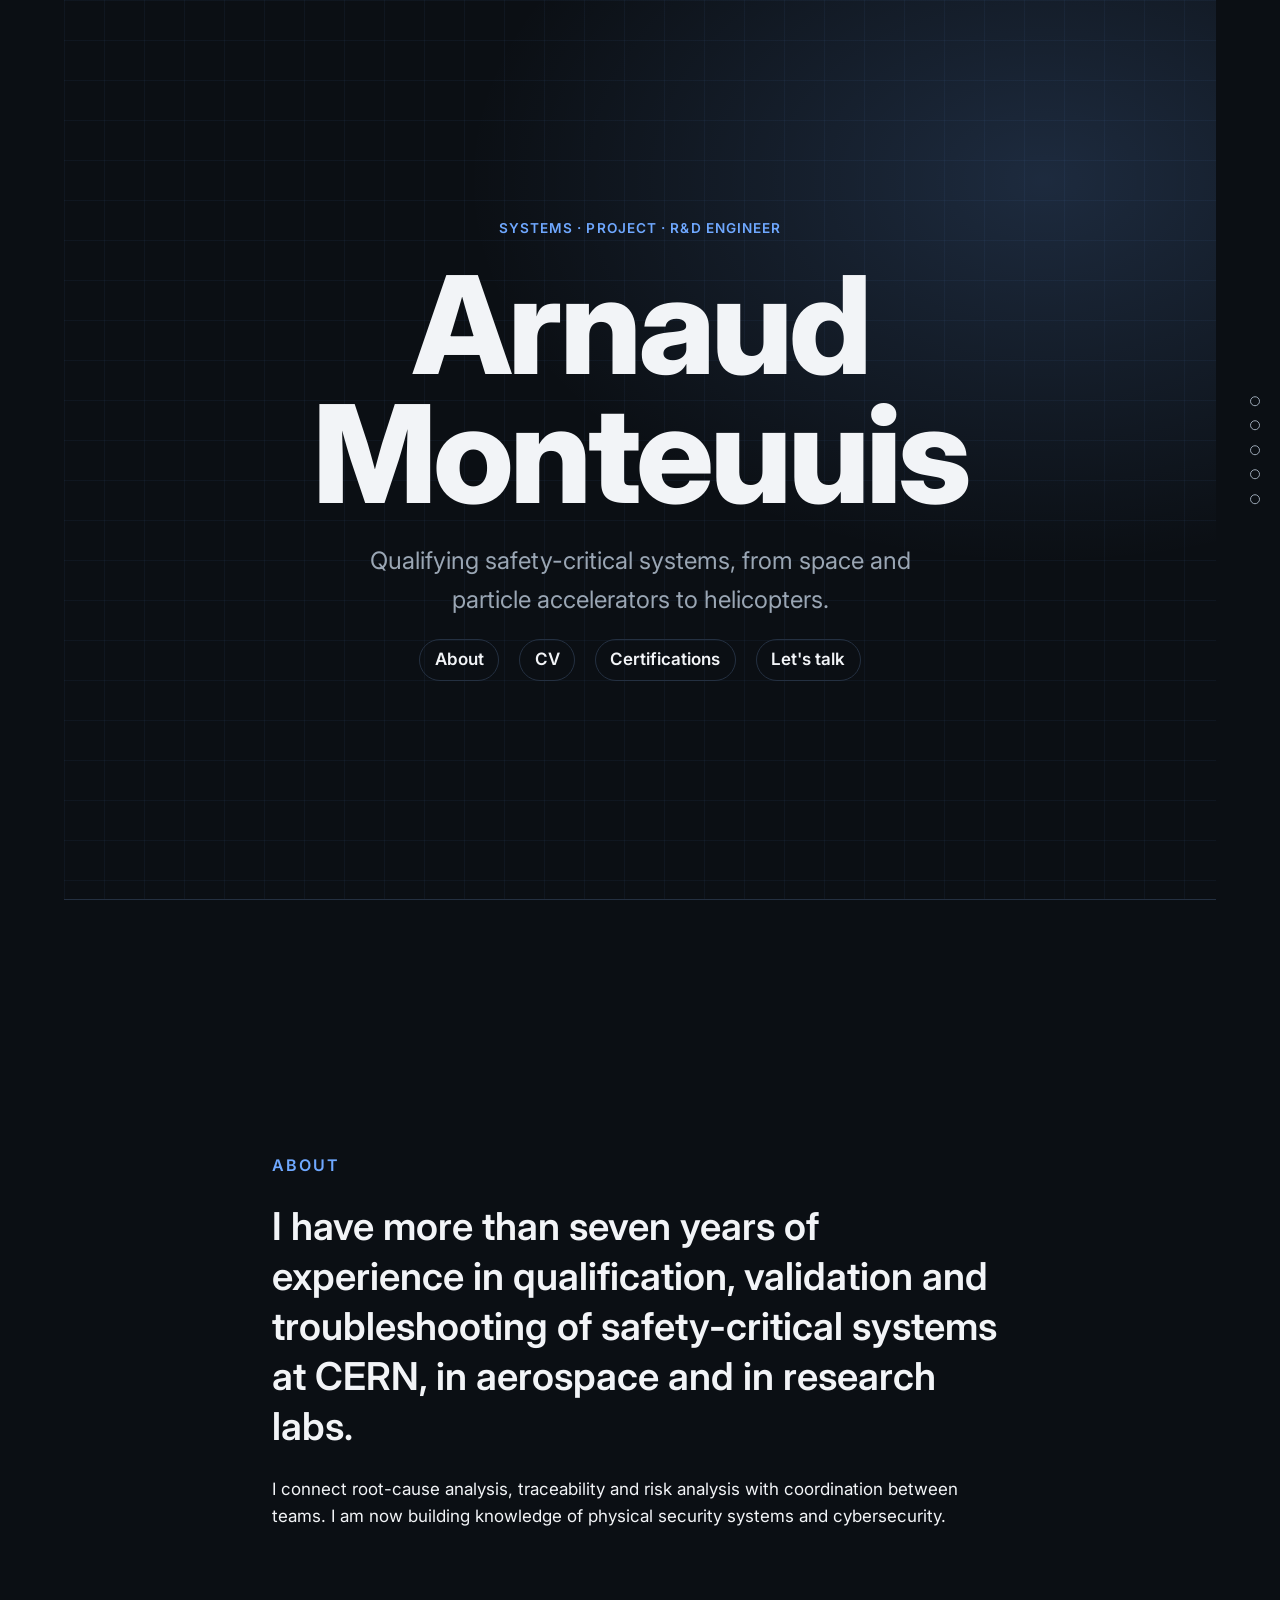
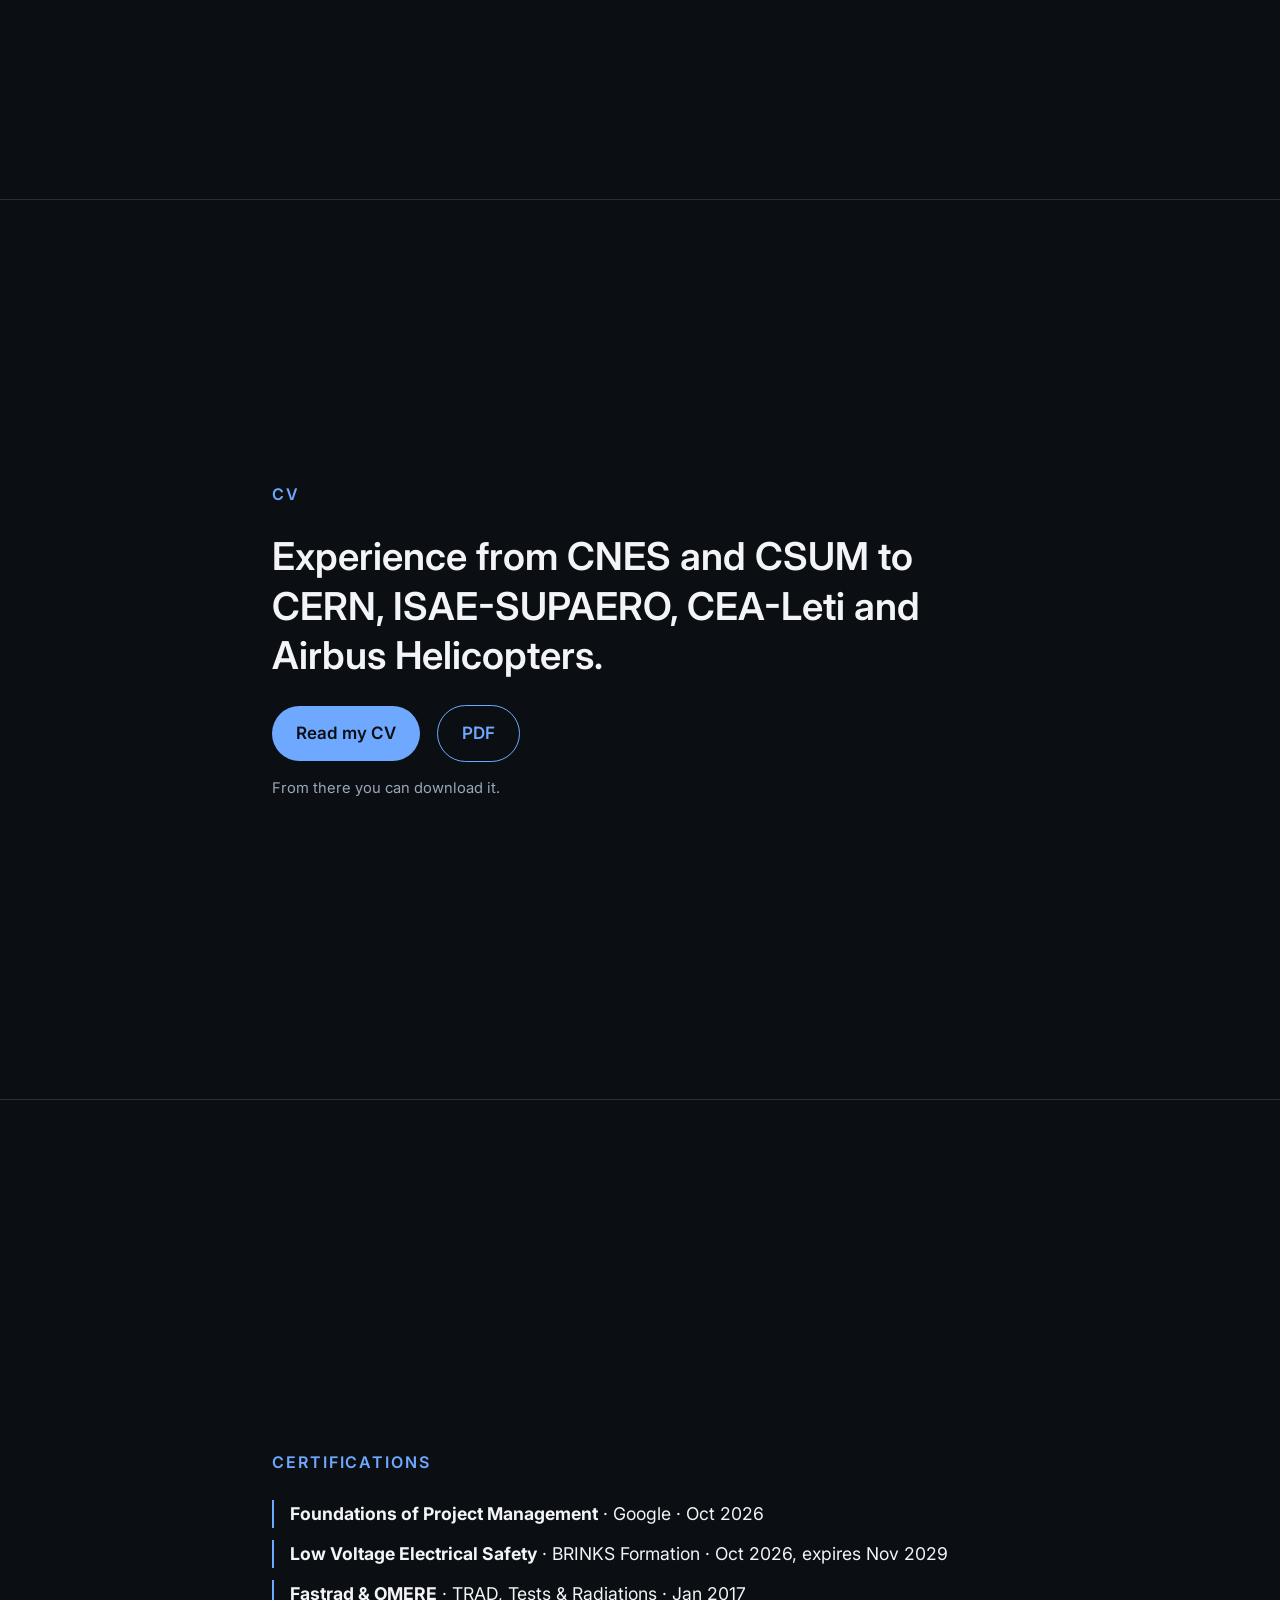
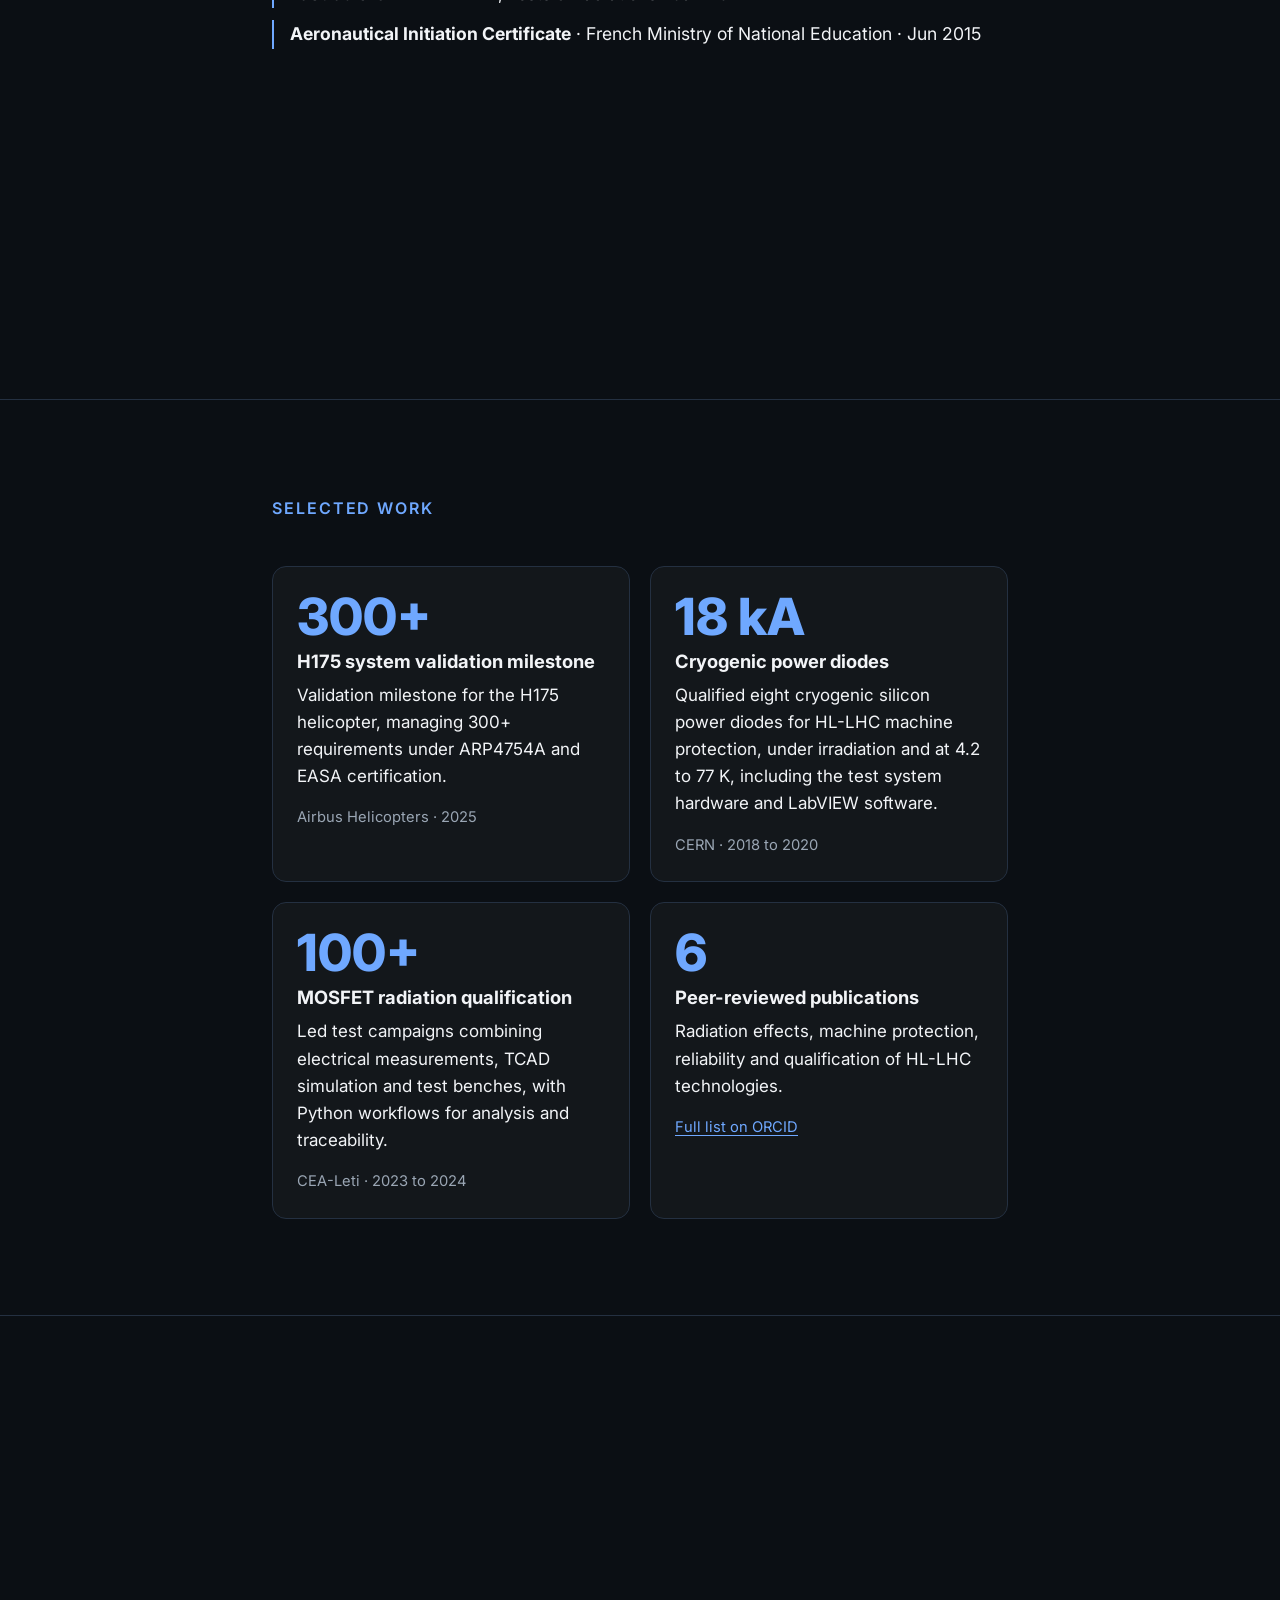
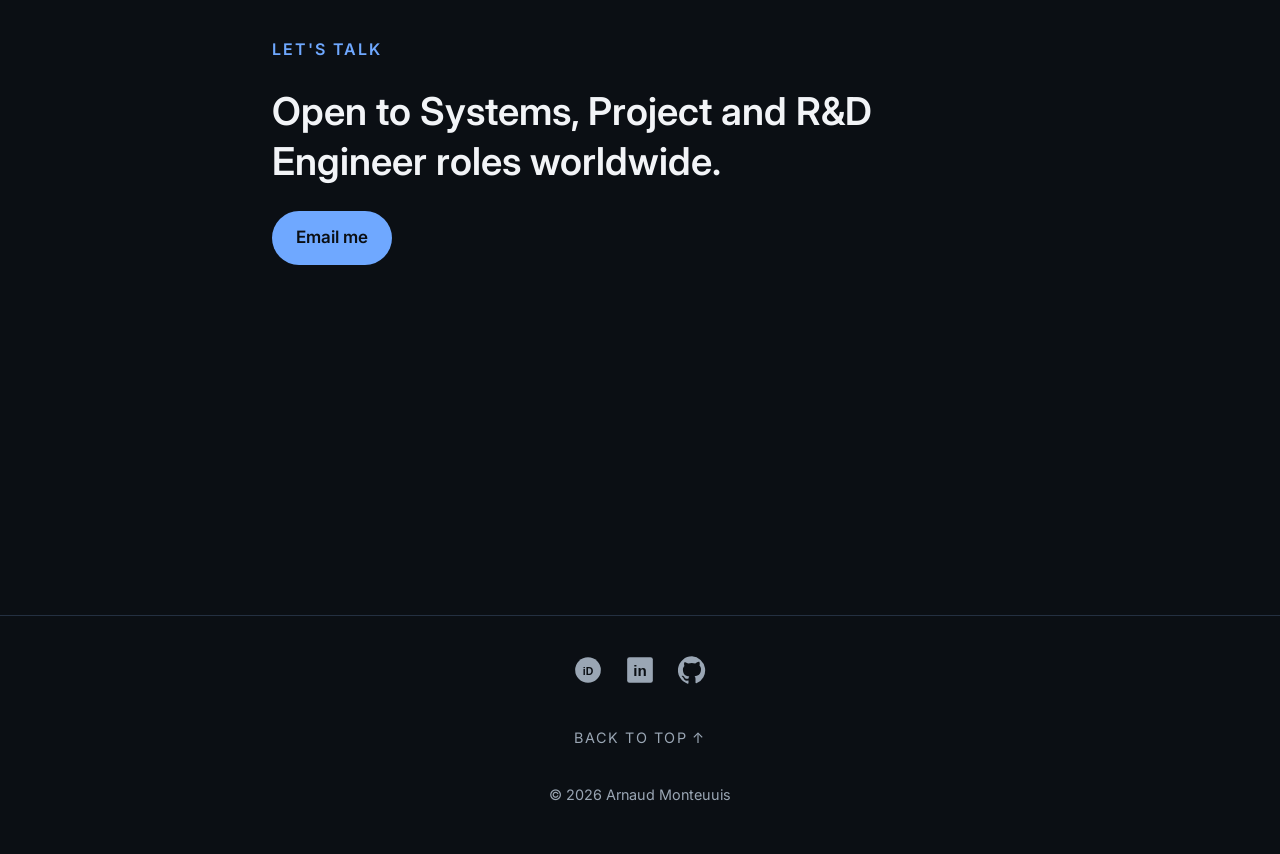
==== commit 0ac3993a: "Merge pull request #22 from arnaudmonteuuis/site/remove-bia-label Remove BIA abbreviation from certi" ====
--- a/index.html
+++ b/index.html
@@ -57,7 +57,7 @@
           <li><strong>Foundations of Project Management</strong> · Google · Oct 2026</li>
           <li><strong>Low Voltage Electrical Safety</strong> · BRINKS Formation · Oct 2026, expires Nov 2029</li>
           <li><strong>Fastrad &amp; OMERE</strong> · TRAD, Tests &amp; Radiations · Jan 2017</li>
-          <li><strong>Aeronautical Initiation Certificate (BIA)</strong> · French Ministry of National Education · Jun 2015</li>
+          <li><strong>Aeronautical Initiation Certificate</strong> · French Ministry of National Education · Jun 2015</li>
         </ul>
       </div>
     </section>
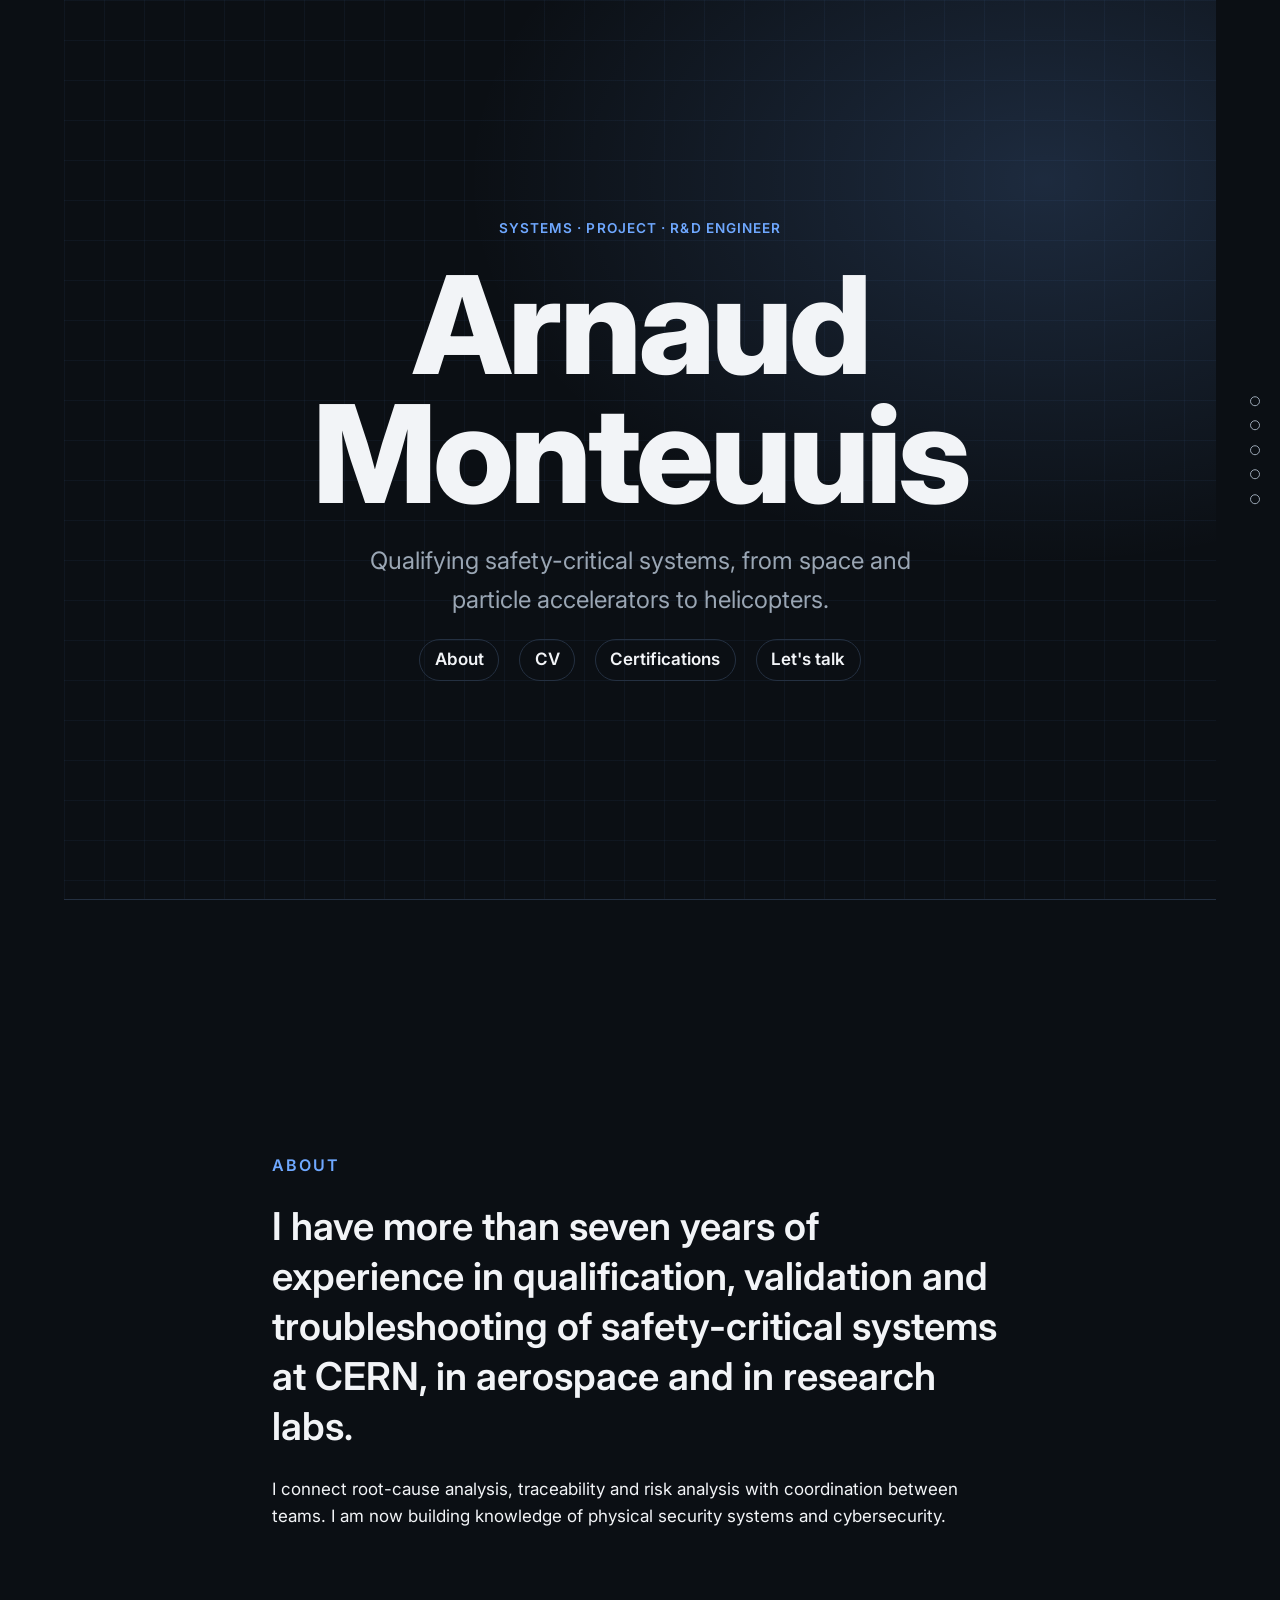
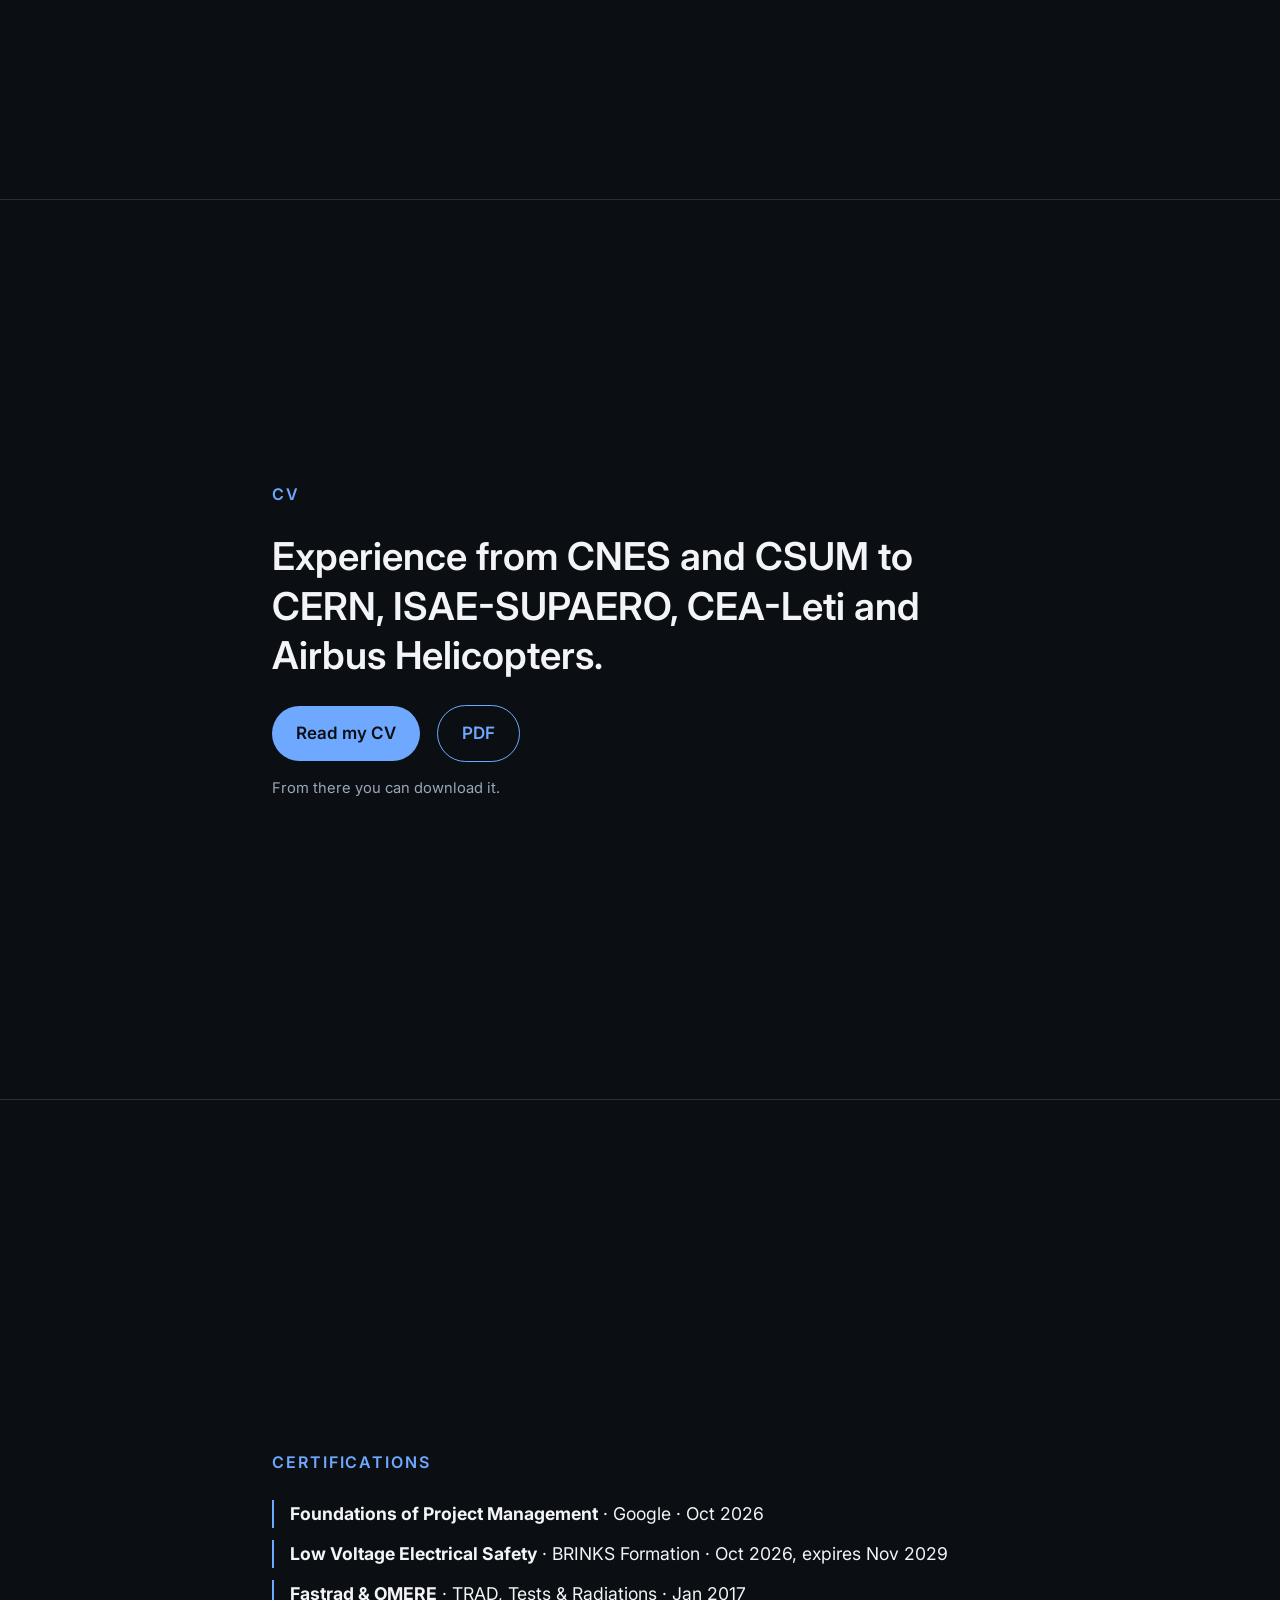
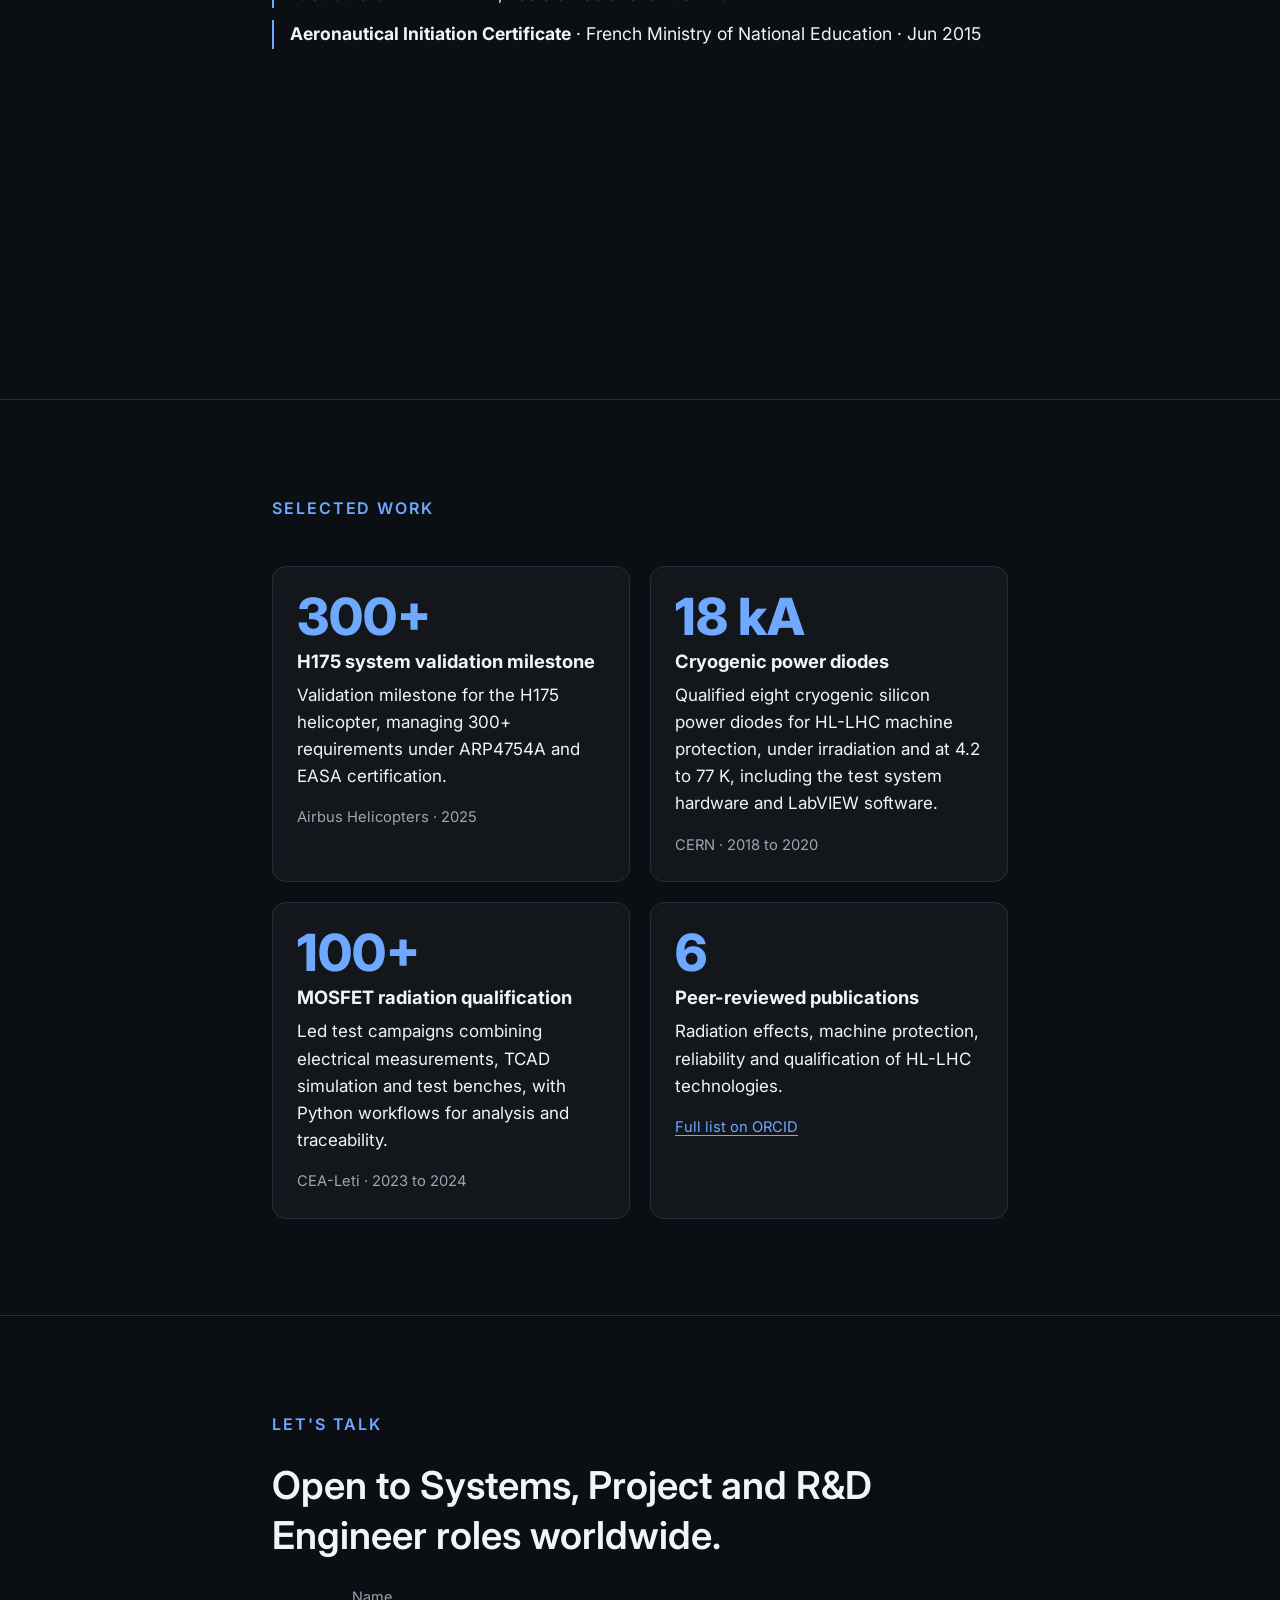
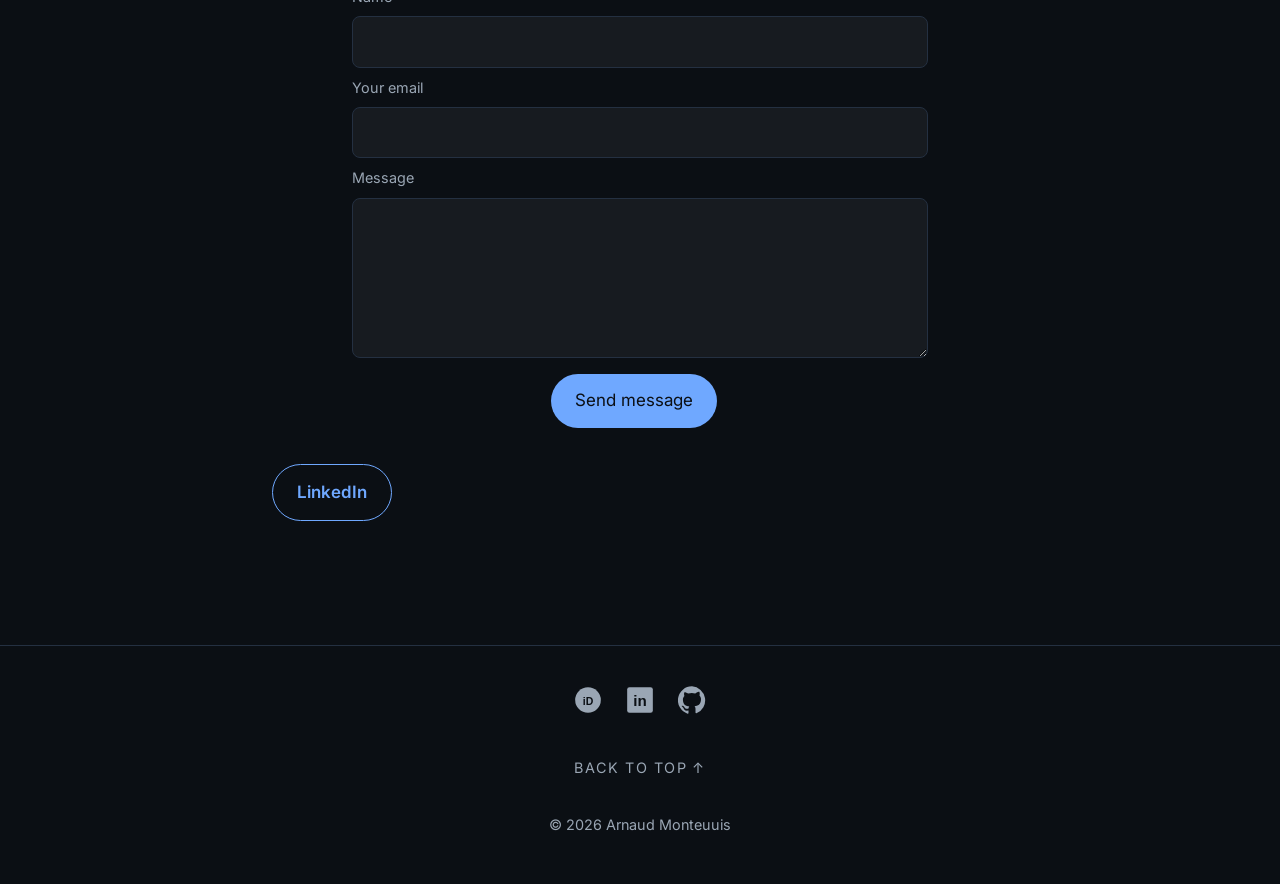
==== commit f7e903b7: "Add contact form and hide email address - Contact section now has a form (Formspree) instead of a vi" ====
--- a/index.html
+++ b/index.html
@@ -96,8 +96,18 @@
       <div class="inner">
         <h2 class="reveal">Let's talk</h2>
         <p class="big reveal">Open to Systems, Project and R&amp;D Engineer roles worldwide.</p>
+        <form class="contact-form reveal" action="https://formspree.io/f/YOUR_FORM_ID" method="POST">
+          <label for="cf-name">Name</label>
+          <input id="cf-name" name="name" type="text" autocomplete="name" required>
+          <label for="cf-email">Your email</label>
+          <input id="cf-email" name="email" type="email" autocomplete="email" required>
+          <label for="cf-message">Message</label>
+          <textarea id="cf-message" name="message" rows="5" required></textarea>
+          <input type="text" name="_gotcha" tabindex="-1" autocomplete="off" class="hp" aria-hidden="true">
+          <button class="cta" type="submit">Send message</button>
+        </form>
         <p class="reveal actions">
-          <a class="cta" href="mailto:arnaud.monteuuis@pm.me">Email me</a>
+          <a class="cta ghost" href="https://www.linkedin.com/in/arnaudmonteuuis/" target="_blank" rel="noopener">LinkedIn</a>
         </p>
       </div>
     </section>
--- a/style.css
+++ b/style.css
@@ -210,3 +210,14 @@
 /* Centre the hero content on the page */
 .hero .lede { margin: 0 auto; }
 .hero .section-nav { justify-content: center; }
+
+/* Contact form */
+.contact-form { display: grid; gap: 0.5rem; max-width: 36rem; margin: 0 auto 1.5rem; text-align: left; }
+.contact-form label { font-size: 0.9rem; color: var(--muted); }
+.contact-form input, .contact-form textarea {
+  width: 100%; font: inherit; color: var(--ink);
+  background: rgba(255, 255, 255, 0.05); border: 1px solid var(--line); border-radius: 8px; padding: 0.7rem 0.9rem;
+}
+.contact-form input:focus, .contact-form textarea:focus { outline: 2px solid var(--accent); outline-offset: 1px; }
+.contact-form .cta { justify-self: center; margin-top: 0.5rem; border: 0; cursor: pointer; font: inherit; }
+.contact-form .hp { position: absolute; left: -9999px; }
